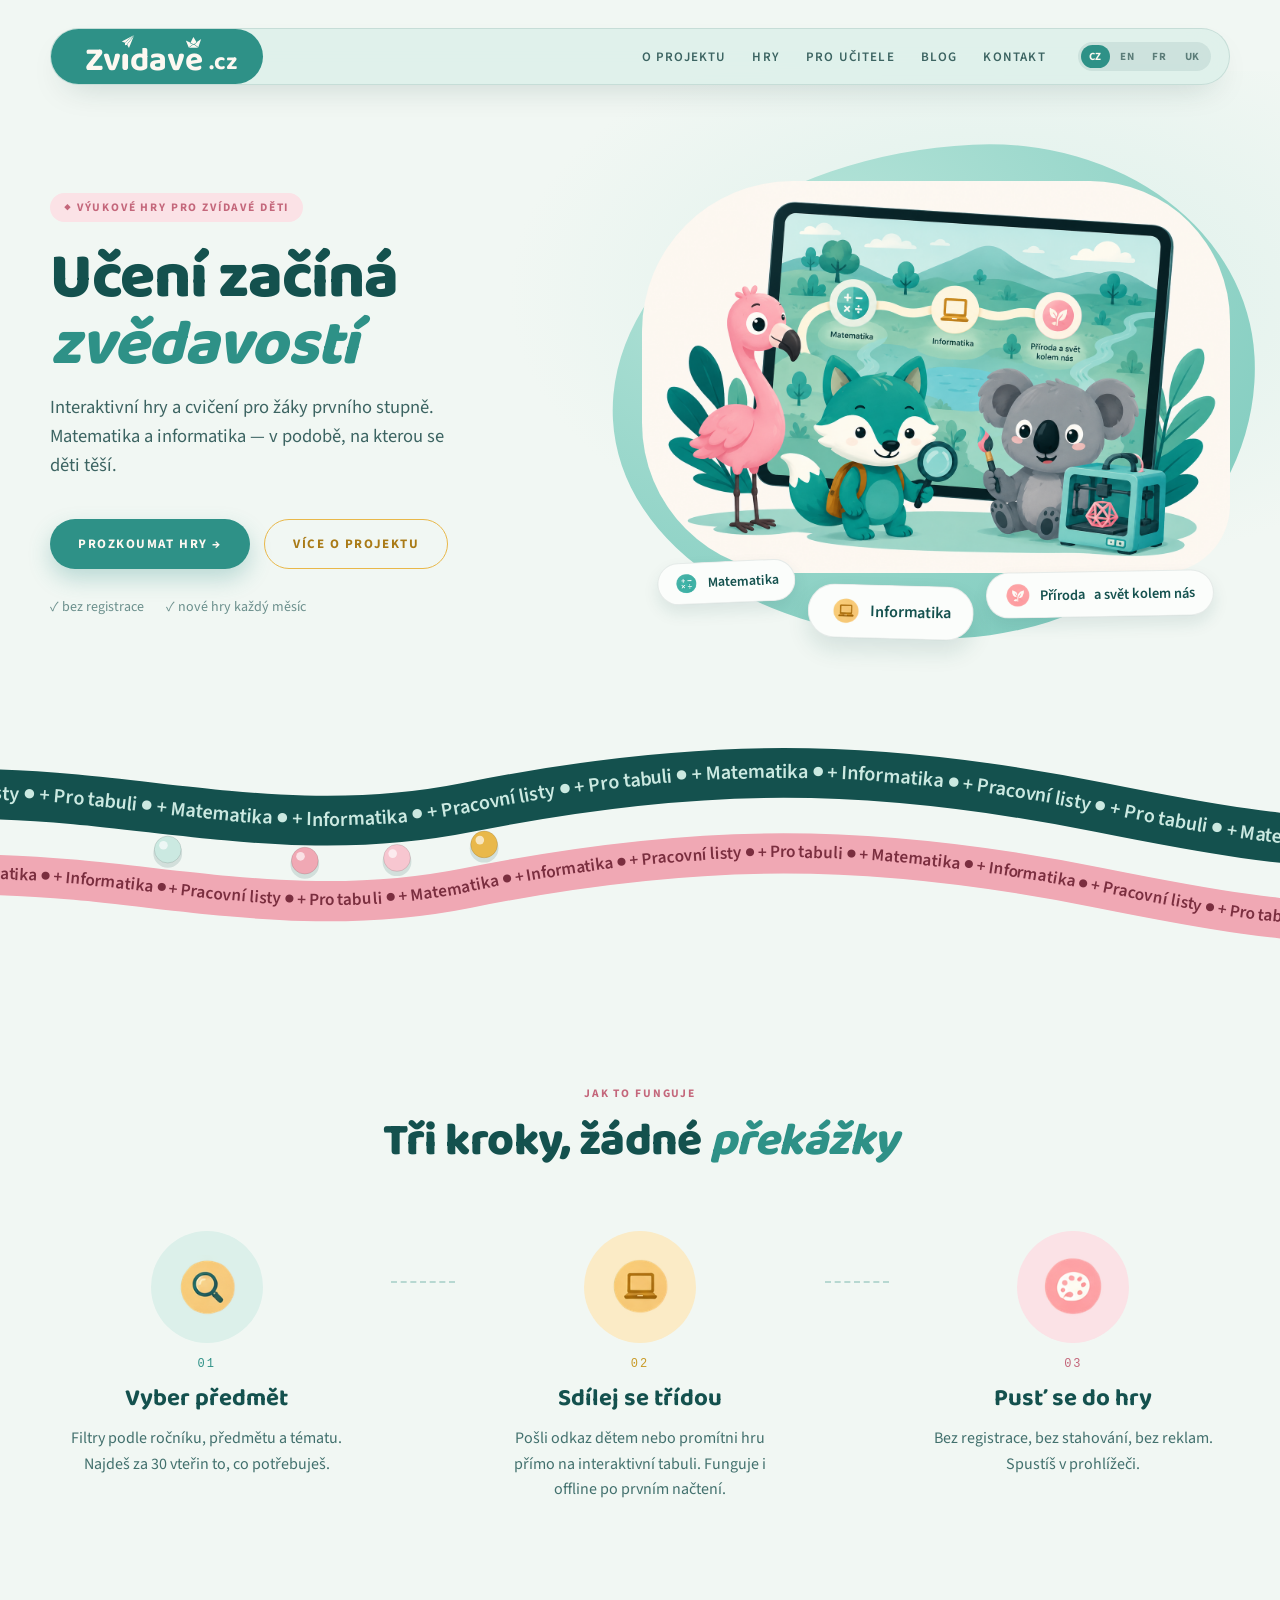
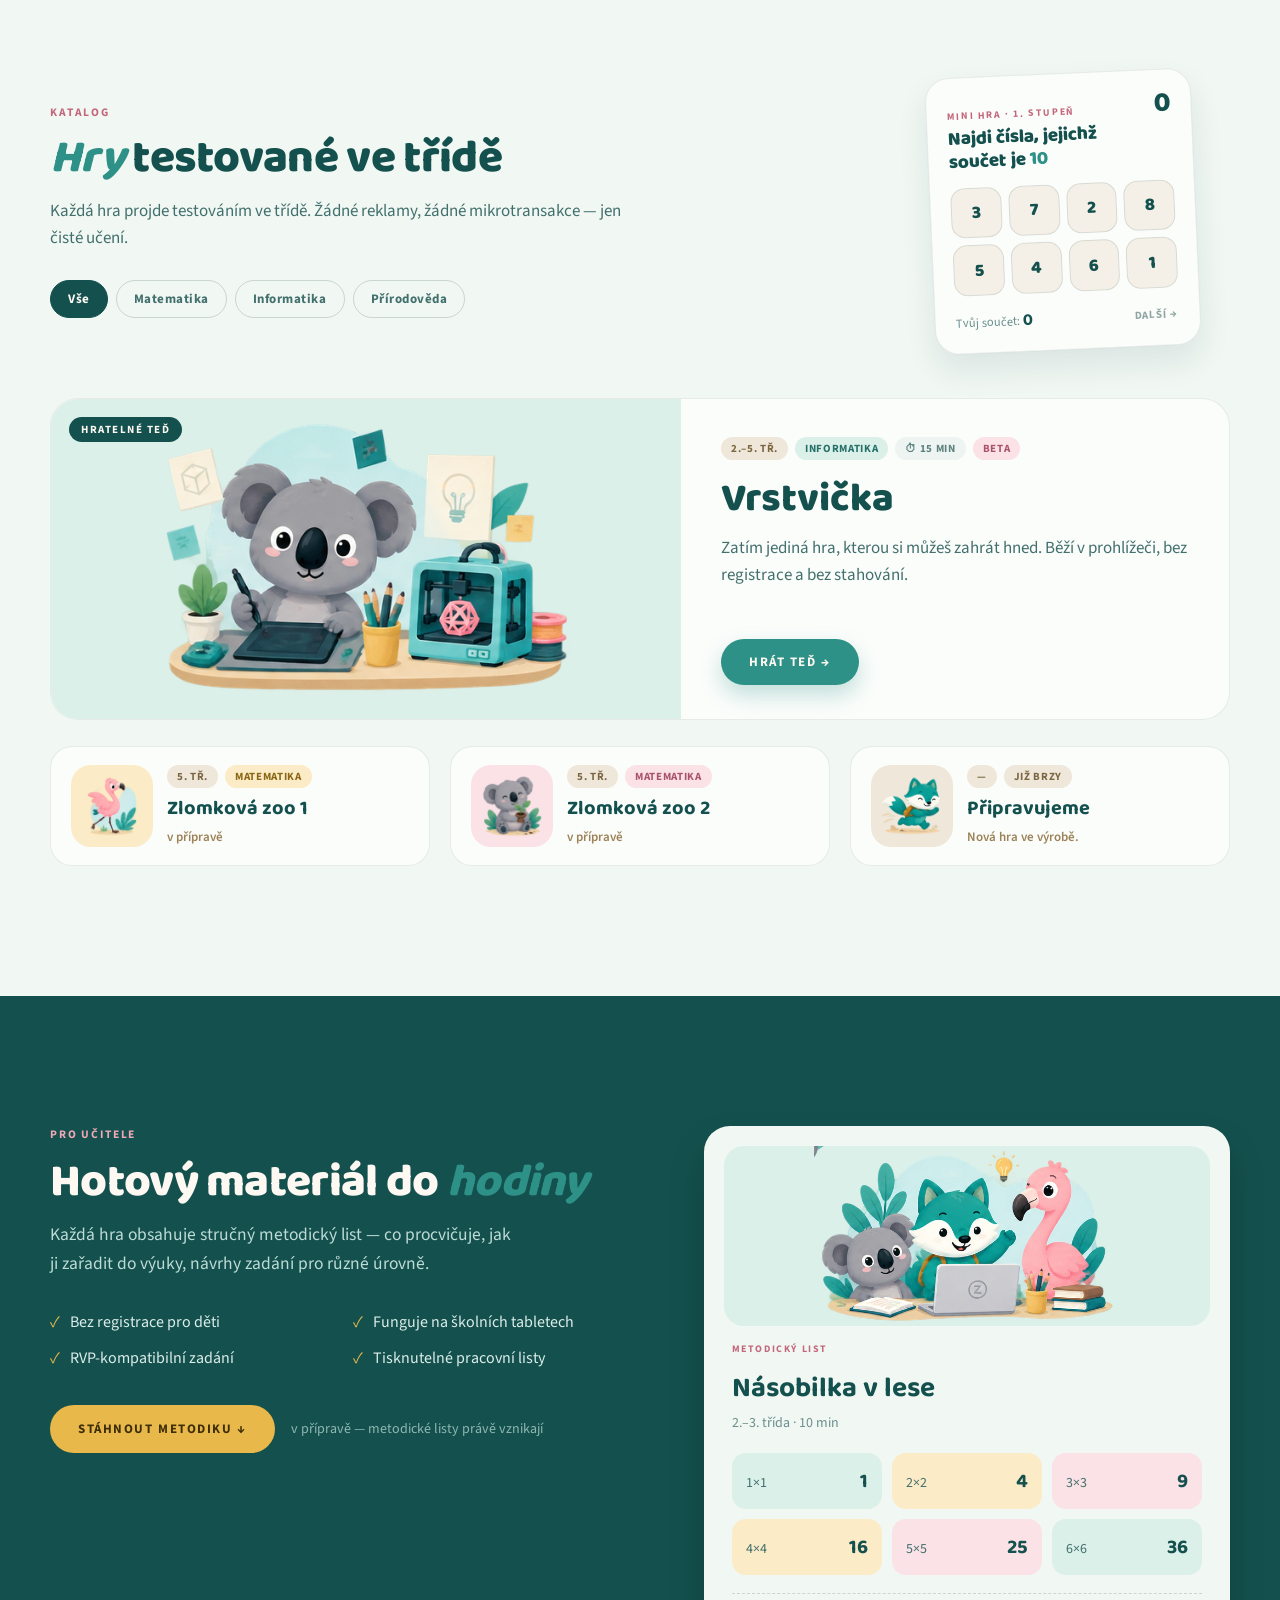
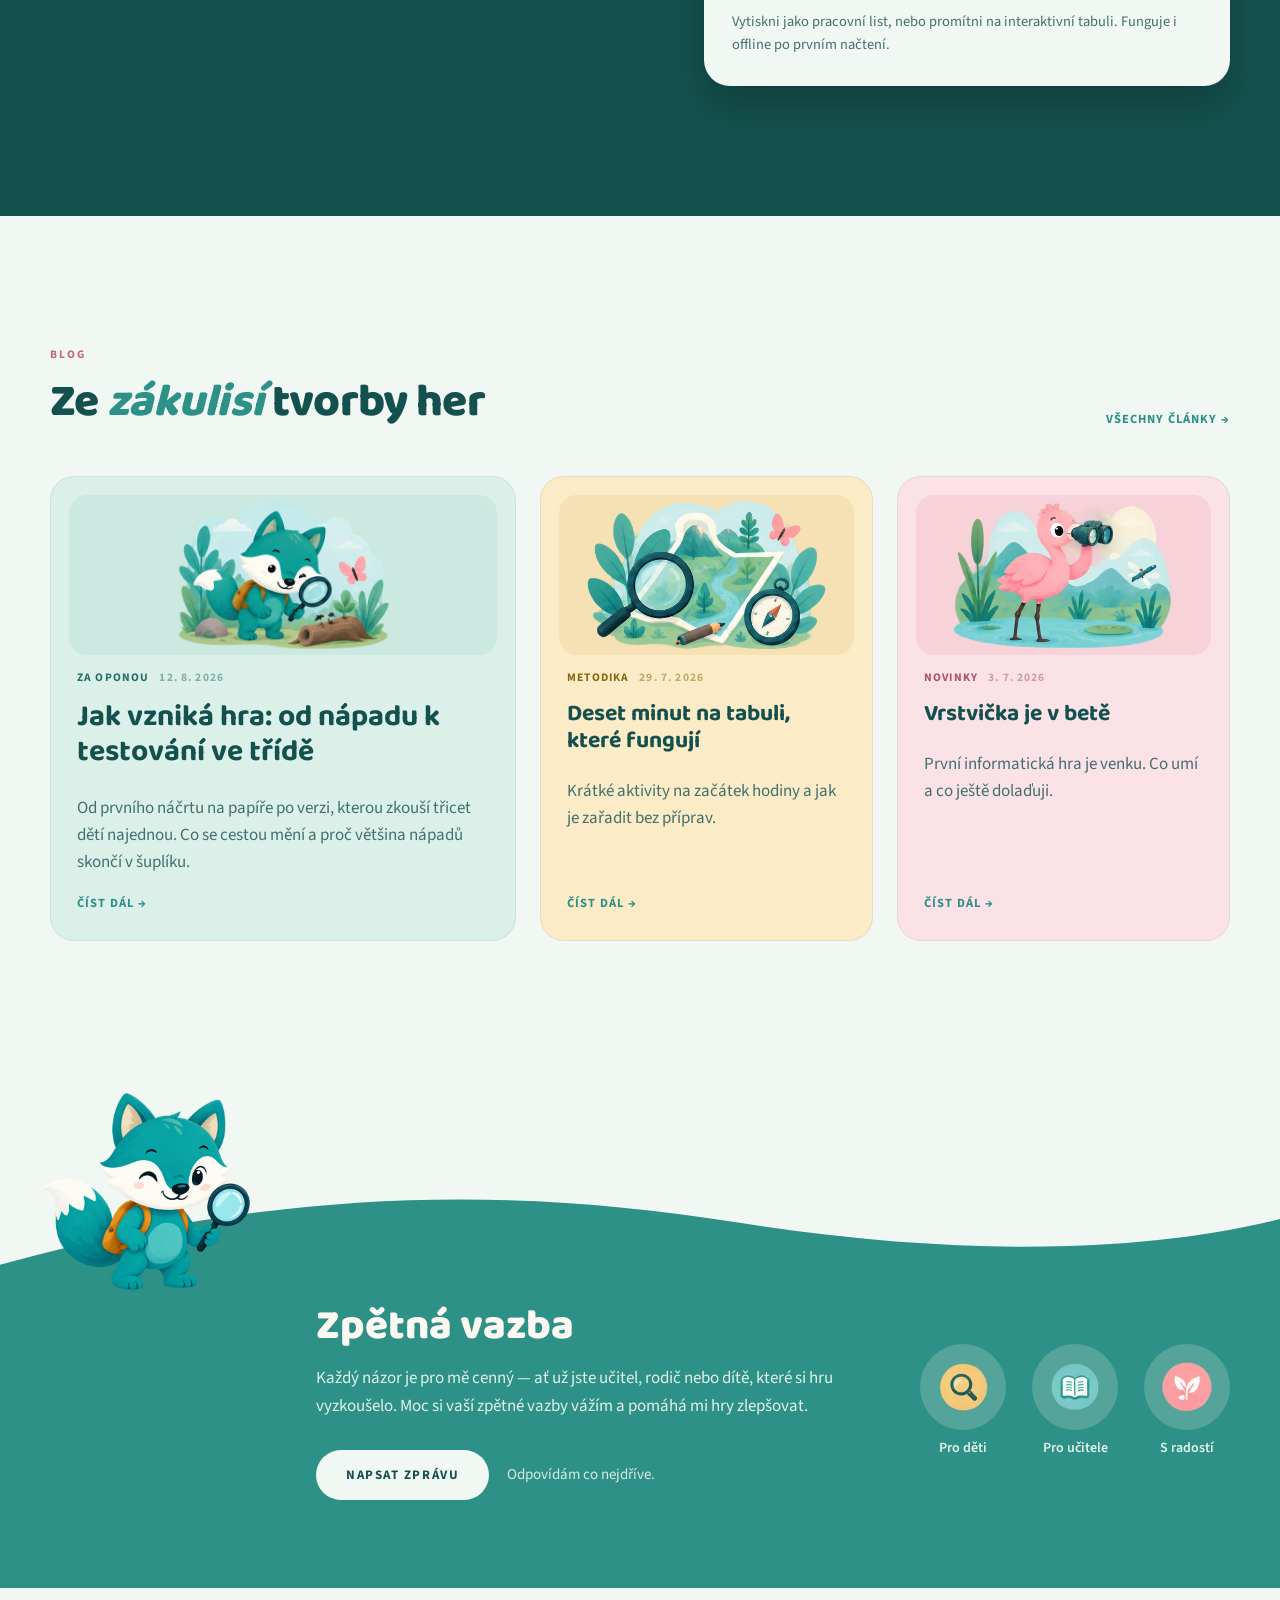
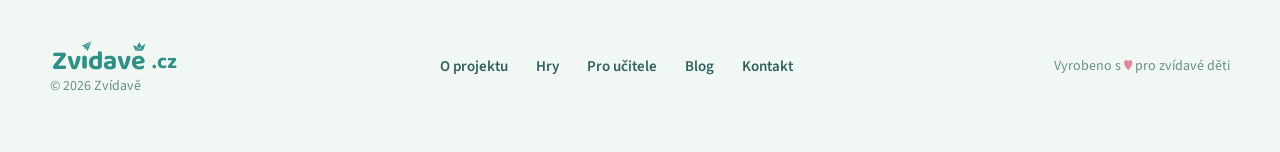
==== index.html @ 7020c0c1 "Move site to repo root for GitHub Pages GitHub Pages serves from a repo's root (or /docs) on the cho" ====
<!DOCTYPE html>
<html lang="cs">
<head>
<meta charset="utf-8">
<meta name="viewport" content="width=device-width, initial-scale=1">
<title>Zvídavě.cz — Výukové hry pro zvídavé děti</title>
<meta name="description" content="Interaktivní hry a cvičení pro žáky prvního stupně. Matematika a informatika — bez registrace, bez stahování, bez reklam.">
<link rel="preconnect" href="https://fonts.googleapis.com">
<link rel="preconnect" href="https://fonts.gstatic.com" crossorigin>
<link href="https://fonts.googleapis.com/css2?family=Baloo+2:wght@500;600;700;800&family=Source+Sans+3:ital,wght@0,400;0,600;0,700;1,400&display=swap" rel="stylesheet">
<link rel="stylesheet" href="css/style.css">
</head>
<body>

<!-- ===== HEADER : MOBILE ===== -->
<header class="zv-header zv-only-mobile">
  <a href="#top" class="zv-logo-badge">
    <svg viewBox="0 30 512 146" class="zv-logo-svg" role="img" aria-label="Zvídavě">
      <text x="30" y="176" font-family="'Baloo 2', cursive" font-size="132" font-weight="700" fill="#FDF8F1"><tspan>Zv</tspan><tspan fill="none">i</tspan><tspan>dav</tspan><tspan>e</tspan></text>
      <rect x="178.7" y="111.3" width="22.3" height="64.7" rx="11.1" fill="#FDF8F1"></rect>
      <g transform="translate(173.2 35.3) scale(0.5544)" class="zv8-bird-btn" data-zv8="fly" style="cursor:pointer"><g class="zv8-bird"><polygon points="94.3,5.4 5.4,50.9 28.8,60.4" fill="#FDF8F1" stroke="#2E9187" stroke-width="6" stroke-linejoin="round" paint-order="stroke"></polygon><polygon points="94.3,5.4 43.1,69.8 43.7,74.1 56.6,97" fill="#FDF8F1" stroke="#2E9187" stroke-width="6" stroke-linejoin="round" paint-order="stroke"></polygon><polygon points="94.3,5.4 28.8,60.4 28.8,77.6 43.7,74.1 43.1,69.8" fill="#FDF8F1" stroke="#2E9187" stroke-width="6" stroke-linejoin="round" paint-order="stroke"></polygon></g></g>
      <g transform="translate(425.9 43.2) scale(0.6600)" class="zv8-boat-btn" data-zv8="rock" style="cursor:pointer"><g class="zv8-boat"><polygon points="4.3,24.6 51.5,47.8 22,68.5" fill="#FDF8F1" stroke="#2E9187" stroke-width="6" stroke-linejoin="round" paint-order="stroke"></polygon><polygon points="95.7,15.9 51.5,47.8 77.6,67.7" fill="#FDF8F1" stroke="#2E9187" stroke-width="6" stroke-linejoin="round" paint-order="stroke"></polygon><polygon points="22,68.5 51.5,47.8 77.6,67.7" fill="#FDF8F1" stroke="#2E9187" stroke-width="6" stroke-linejoin="round" paint-order="stroke"></polygon><polygon points="49.4,4.3 31.9,37.9 51.5,47.8 68.5,34.5" fill="#FDF8F1" stroke="#2E9187" stroke-width="6" stroke-linejoin="round" paint-order="stroke"></polygon></g></g>
    </svg>
    <span class="zv-logo-cz">.cz</span>
  </a>
  <button class="zv-menu-btn" id="zvMenuBtn" aria-label="Menu" aria-expanded="false">
    <svg viewBox="0 0 24 24" width="24" height="24"><path d="M3 6h18M3 12h18M3 18h18" stroke="#14514E" stroke-width="2" stroke-linecap="round"></path></svg>
  </button>
</header>
<nav class="zv-mobile-nav zv-only-mobile" id="zvMobileNav" hidden>
  <a href="#o-projektu">O projektu</a>
  <a href="#hry">Hry</a>
  <a href="#pro-ucitele">Pro učitele</a>
  <a href="#blog">Blog</a>
  <a href="#kontakt" class="zv-mobile-nav-last">Kontakt</a>
</nav>

<!-- ===== HEADER : DESKTOP ===== -->
<header class="zv-header-d zv-only-desktop" id="zvHeaderD">
  <div class="zv-header-d-inner">
    <a href="#top" class="zv-logo-badge zv-logo-badge-d">
      <svg viewBox="0 30 512 146" class="zv-logo-svg-d" role="img" aria-label="Zvídavě">
        <text x="30" y="176" font-family="'Baloo 2', cursive" font-size="132" font-weight="700" fill="#FDF8F1"><tspan>Zv</tspan><tspan fill="none">i</tspan><tspan>dav</tspan><tspan>e</tspan></text>
        <rect x="178.7" y="111.3" width="22.3" height="64.7" rx="11.1" fill="#FDF8F1"></rect>
        <g transform="translate(173.2 35.3) scale(0.5544)" class="zv8-bird-btn" data-zv8="fly" style="cursor:pointer"><g class="zv8-bird"><polygon points="94.3,5.4 5.4,50.9 28.8,60.4" fill="#FDF8F1" stroke="#2E9187" stroke-width="6" stroke-linejoin="round" paint-order="stroke"></polygon><polygon points="94.3,5.4 43.1,69.8 43.7,74.1 56.6,97" fill="#FDF8F1" stroke="#2E9187" stroke-width="6" stroke-linejoin="round" paint-order="stroke"></polygon><polygon points="94.3,5.4 28.8,60.4 28.8,77.6 43.7,74.1 43.1,69.8" fill="#FDF8F1" stroke="#2E9187" stroke-width="6" stroke-linejoin="round" paint-order="stroke"></polygon></g></g>
        <g transform="translate(425.9 43.2) scale(0.6600)" class="zv8-boat-btn" data-zv8="rock" style="cursor:pointer"><g class="zv8-boat"><polygon points="4.3,24.6 51.5,47.8 22,68.5" fill="#FDF8F1" stroke="#2E9187" stroke-width="6" stroke-linejoin="round" paint-order="stroke"></polygon><polygon points="95.7,15.9 51.5,47.8 77.6,67.7" fill="#FDF8F1" stroke="#2E9187" stroke-width="6" stroke-linejoin="round" paint-order="stroke"></polygon><polygon points="22,68.5 51.5,47.8 77.6,67.7" fill="#FDF8F1" stroke="#2E9187" stroke-width="6" stroke-linejoin="round" paint-order="stroke"></polygon><polygon points="49.4,4.3 31.9,37.9 51.5,47.8 68.5,34.5" fill="#FDF8F1" stroke="#2E9187" stroke-width="6" stroke-linejoin="round" paint-order="stroke"></polygon></g></g>
      </svg>
      <span class="zv-logo-cz">.cz</span>
    </a>
    <nav class="zv-nav-d">
      <a href="#o-projektu">O projektu</a>
      <a href="#hry">Hry</a>
      <a href="#pro-ucitele">Pro učitele</a>
      <a href="#blog">Blog</a>
      <a href="#kontakt">Kontakt</a>
    </nav>
    <div class="zv-lang-d">
      <a href="#top" class="zv-lang-on">CZ</a>
      <a href="#top">EN</a>
      <a href="#top">FR</a>
      <a href="#top">UK</a>
    </div>
  </div>
</header>

<main>
<!-- ===== HERO ===== -->
<section id="top" class="zv-hero">
  <div class="zv-hero-glow" aria-hidden="true"></div>
  <div class="zv-hero-inner">
    <div class="zv-hero-copy">
      <div class="zv-eyebrow zv-eyebrow-badge zv-eyebrow-pink">◆ Výukové hry pro zvídavé děti</div>
      <h1 class="zv-h1">Učení začíná <em>zvědavostí</em></h1>
      <p class="zv-lede">Interaktivní hry a cvičení pro žáky prvního stupně. Matematika a informatika — v podobě, na kterou se děti těší.</p>
      <div class="zv-hero-ctas">
        <a href="#hry" class="zv-btn zv-btn-primary">Prozkoumat hry →</a>
        <a href="#o-projektu" class="zv-btn zv-btn-outline">Více o projektu</a>
      </div>
      <div class="zv-hero-checks">
        <span>✓ bez registrace</span><span>✓ nové hry každý měsíc</span>
      </div>
    </div>
    <div class="zv-hero-art">
      <div class="zv-hero-blob" aria-hidden="true"></div>
      <img src="assets/hero.png" alt="Liška, plameňák a koala u tabletu s mapou předmětů" class="zv-hero-img">
      <div class="zv-hero-pills">
        <span class="zv-pill zv-pill-1"><img src="assets/ill/ikona-matematika.png" alt="">Matematika</span>
        <span class="zv-pill zv-pill-2"><img src="assets/ill/ikona-informatika.png" alt="">Informatika</span>
        <span class="zv-pill zv-pill-3"><img src="assets/ill/ikona-priroda.png" alt="">Příroda<span class="zv-pill-extra"> a svět kolem nás</span></span>
      </div>
    </div>
  </div>
</section>

<!-- ===== RIBBON : MOBILE marquee ===== -->
<div class="zv-marquee-bar zv-only-mobile">
  <div class="zv-marquee-text">+ Matematika &nbsp;●&nbsp; + Informatika &nbsp;●&nbsp; + Pracovní listy &nbsp;●&nbsp; + Pro tabuli &nbsp;●&nbsp; + Matematika &nbsp;●&nbsp; + Informatika &nbsp;●&nbsp; + Pracovní listy &nbsp;●&nbsp; + Pro tabuli</div>
</div>

<!-- ===== RIBBON : DESKTOP animated track ===== -->
<div class="zv-track-wrap zv-only-desktop" id="zvTrackWrap">
  <svg viewBox="0 0 1440 240" preserveAspectRatio="xMidYMid slice" class="zv-track-svg" aria-hidden="true">
    <defs>
      <path id="zv-track-a" d="M-120,86 C 120,38 300,134 540,86 S 960,38 1200,86 S 1500,134 1680,86" fill="none"></path>
      <path id="zv-track-c" d="M-120,128 C 120,80 300,176 540,128 S 960,80 1200,128 S 1500,176 1680,128" fill="none"></path>
      <path id="zv-track-b" d="M-120,170 C 120,122 300,218 540,170 S 960,122 1200,170 S 1500,218 1680,170" fill="none"></path>
    </defs>
    <path d="M-120,86 C 120,38 300,134 540,86 S 960,38 1200,86 S 1500,134 1680,86" fill="none" stroke="#14514E" stroke-width="52" stroke-linecap="round"></path>
    <path d="M-120,170 C 120,122 300,218 540,170 S 960,122 1200,170 S 1500,218 1680,170" fill="none" stroke="#F0A8B4" stroke-width="42" stroke-linecap="round"></path>
    <text font-family="Baloo 2, cursive" font-size="21" font-weight="600" fill="#CBE9E1" dominant-baseline="middle">
      <textPath href="#zv-track-a" startOffset="0">+ Matematika  ●  + Informatika  ●  + Pracovní listy  ●  + Pro tabuli  ●  + Matematika  ●  + Informatika  ●  + Pracovní listy  ●  + Pro tabuli  ●  + Matematika  ●  + Informatika  ●  + Pracovní listy  ●  + Pro tabuli  ●  + Matematika  ●  + Informatika  ●  + Pracovní listy  ●  + Pro tabuli  ●  + Matematika  ●  + Informatika  ●  + Pracovní listy  ●  + Pro tabuli  ●  + Matematika  ●  + Informatika  ●  + Pracovní listy  ●  + Pro tabuli  ●  <animate attributeName="startOffset" from="0" to="-1180" dur="26s" repeatCount="indefinite"></animate></textPath>
    </text>
    <text font-family="Baloo 2, cursive" font-size="18" font-weight="600" fill="#7A2E3F" dominant-baseline="middle">
      <textPath href="#zv-track-b" startOffset="-1010">+ Matematika  ●  + Informatika  ●  + Pracovní listy  ●  + Pro tabuli  ●  + Matematika  ●  + Informatika  ●  + Pracovní listy  ●  + Pro tabuli  ●  + Matematika  ●  + Informatika  ●  + Pracovní listy  ●  + Pro tabuli  ●  + Matematika  ●  + Informatika  ●  + Pracovní listy  ●  + Pro tabuli  ●  + Matematika  ●  + Informatika  ●  + Pracovní listy  ●  + Pro tabuli  ●  + Matematika  ●  + Informatika  ●  + Pracovní listy  ●  + Pro tabuli  ●  <animate attributeName="startOffset" from="-1010" to="0" dur="34s" repeatCount="indefinite"></animate></textPath>
    </text>
    <g data-zv-balls="1"></g>
  </svg>
</div>

<!-- ===== O PROJEKTU / STEPS ===== -->
<section id="o-projektu" class="zv-section">
  <div class="zv-section-inner">
    <div class="zv-section-head zv-center">
      <div class="zv-eyebrow zv-eyebrow-pink">Jak to funguje</div>
      <h2 class="zv-h2">Tři kroky, žádné <em>překážky</em></h2>
    </div>
    <div class="zv-steps">
      <div class="zv-step">
        <div class="zv-step-icon" style="background:#DCF0EA"><img src="assets/ill/ikona-lupa.png" alt=""></div>
        <div class="zv-step-body">
          <div class="zv-step-num" style="color:#2E9187">01</div>
          <h3>Vyber předmět</h3>
          <p>Filtry podle ročníku, předmětu a tématu. Najdeš za 30 vteřin to, co potřebuješ.</p>
        </div>
      </div>
      <div class="zv-step-connector" aria-hidden="true"></div>
      <div class="zv-step">
        <div class="zv-step-icon" style="background:#FBEBC6"><img src="assets/ill/ikona-informatika.png" alt=""></div>
        <div class="zv-step-body">
          <div class="zv-step-num" style="color:#C99A26">02</div>
          <h3>Sdílej se třídou</h3>
          <p>Pošli odkaz dětem nebo promítni hru přímo na interaktivní tabuli. Funguje i offline po prvním načtení.</p>
        </div>
      </div>
      <div class="zv-step-connector" aria-hidden="true"></div>
      <div class="zv-step">
        <div class="zv-step-icon" style="background:#FBE2E6"><img src="assets/ill/ikona-vytvarka.png" alt=""></div>
        <div class="zv-step-body">
          <div class="zv-step-num" style="color:#C4677B">03</div>
          <h3>Pusť se do hry</h3>
          <p>Bez registrace, bez stahování, bez reklam. Spustíš v prohlížeči.</p>
        </div>
      </div>
    </div>
  </div>
</section>

<!-- ===== HRY ===== -->
<section id="hry" class="zv-section zv-hry">
  <div class="zv-section-inner">
    <div class="zv-hry-top">
      <div class="zv-hry-copy">
        <div class="zv-eyebrow zv-eyebrow-pink">Katalog</div>
        <h2 class="zv-h2"><em>Hry</em> testované ve třídě</h2>
        <p class="zv-body">Každá hra projde testováním ve třídě. Žádné reklamy, žádné mikrotransakce — jen čisté učení.</p>
        <div class="zv-filters" id="zvFilters">
          <button type="button" class="zv-filter zv-filter-active" data-filter="Vše">Vše</button>
          <button type="button" class="zv-filter" data-filter="Matematika">Matematika</button>
          <button type="button" class="zv-filter" data-filter="Informatika">Informatika</button>
          <button type="button" class="zv-filter" data-filter="Přírodověda">Přírodověda</button>
        </div>
      </div>

      <div class="zv-game-float">
        <div class="zv-game-card">
          <div class="zv-game-head">
            <div>
              <div class="zv-eyebrow zv-eyebrow-pink zv-eyebrow-sm">Mini hra · 1. stupeň</div>
              <h3 class="zv-game-title">Najdi čísla, jejichž součet je <span id="zvTarget" class="zv-target">10</span></h3>
            </div>
            <div id="zvSum" class="zv-sum">0</div>
          </div>
          <div class="zv-tiles" id="zvTiles"></div>
          <div class="zv-game-foot">
            <span class="zv-sum-label">Tvůj součet: <strong id="zvSumInline" class="zv-sum-inline">0</strong></span>
            <button type="button" id="zvNextRound" class="zv-next">Další →</button>
          </div>
        </div>
      </div>
    </div>

    <a href="https://zvidave.cz/cs/hry/vrstvicka.html" class="zv-featured" id="zvFeatured">
      <div class="zv-featured-art">
        <img src="assets/ill/koala-3dtisk.png" alt="Koala u počítače a 3D tiskárny">
        <div class="zv-featured-badge">Hratelné teď</div>
      </div>
      <div class="zv-featured-body">
        <div class="zv-tag-row">
          <span class="zv-tag" style="background:#EFE7DA;color:#7A6640">2.–5. tř.</span>
          <span class="zv-tag" style="background:#DCF0EA;color:#26706A">Informatika</span>
          <span class="zv-tag" style="background:#EDF4F1;color:#5D827F">⏱ 15 min</span>
          <span class="zv-tag zv-only-desktop" style="background:#FBE2E6;color:#A9546A">Beta</span>
        </div>
        <h3 class="zv-featured-title">Vrstvička</h3>
        <p class="zv-body">Zatím jediná hra, kterou si můžeš zahrát hned. Běží v prohlížeči, bez registrace a bez stahování.</p>
        <div class="zv-featured-cta"><span class="zv-btn zv-btn-primary">Hrát teď →</span></div>
      </div>
    </a>

    <div class="zv-empty" id="zvEmpty" hidden>Přírodovědné hry teprve vznikají.</div>

    <div class="zv-rest-games" id="zvRestGames"></div>
  </div>
</section>

<!-- ===== PRO UCITELE ===== -->
<section id="pro-ucitele" class="zv-section zv-teal">
  <div class="zv-section-inner zv-teacher-grid">
    <div>
      <div class="zv-eyebrow zv-eyebrow-rose">Pro učitele</div>
      <h2 class="zv-h2 zv-h2-light">Hotový materiál do <em class="zv-em-light">hodiny</em></h2>
      <p class="zv-body zv-body-light">Každá hra obsahuje stručný metodický list — co procvičuje, jak ji zařadit do výuky, návrhy zadání pro různé úrovně.</p>
      <ul class="zv-teacher-list">
        <li><span class="zv-check">✓</span>Bez registrace pro děti</li>
        <li><span class="zv-check">✓</span>Funguje na školních tabletech</li>
        <li><span class="zv-check">✓</span>RVP-kompatibilní zadání</li>
        <li><span class="zv-check">✓</span>Tisknutelné pracovní listy</li>
      </ul>
      <div class="zv-teacher-cta">
        <a href="#kontakt" class="zv-btn zv-btn-gold">Stáhnout metodiku ↓</a>
        <span class="zv-note">v přípravě — metodické listy právě vznikají</span>
      </div>
    </div>

    <div class="zv-worksheet">
      <div class="zv-worksheet-art" role="img" aria-label="Liška, koala a plameňák u notebooku"></div>
      <div class="zv-eyebrow zv-eyebrow-pink zv-eyebrow-sm">Metodický list</div>
      <h3 class="zv-worksheet-title">Násobilka v lese</h3>
      <div class="zv-worksheet-meta">2.–3. třída · 10 min</div>
      <div class="zv-tables">
        <div class="zv-table-cell" style="background:#DCF0EA"><span>1×1</span><strong>1</strong></div>
        <div class="zv-table-cell" style="background:#FBEBC6"><span>2×2</span><strong>4</strong></div>
        <div class="zv-table-cell" style="background:#FBE2E6"><span>3×3</span><strong>9</strong></div>
        <div class="zv-table-cell" style="background:#FBEBC6"><span>4×4</span><strong>16</strong></div>
        <div class="zv-table-cell" style="background:#FBE2E6"><span>5×5</span><strong>25</strong></div>
        <div class="zv-table-cell" style="background:#DCF0EA"><span>6×6</span><strong>36</strong></div>
      </div>
      <div class="zv-worksheet-foot zv-only-desktop">Vytiskni jako pracovní list, nebo promítni na interaktivní tabuli. Funguje i offline po prvním načtení.</div>
    </div>
  </div>
</section>

<!-- ===== BLOG ===== -->
<section id="blog" class="zv-section">
  <div class="zv-section-inner">
    <div class="zv-blog-head">
      <div>
        <div class="zv-eyebrow zv-eyebrow-pink">Blog</div>
        <h2 class="zv-h2">Ze <em>zákulisí</em> tvorby her</h2>
      </div>
      <a href="#blog" class="zv-link-strong zv-only-desktop">Všechny články →</a>
    </div>
    <div class="zv-posts">
      <a href="#blog" class="zv-post zv-post-featured" style="background:#DCF0EA">
        <div class="zv-post-img" style="background:#CBE9E1"><img src="assets/ill/liska-lupa.png" alt=""></div>
        <div class="zv-post-meta" style="color:#26706A">Za oponou<span>12. 8. 2026</span></div>
        <h3 class="zv-post-title">Jak vzniká hra: od nápadu k testování ve třídě</h3>
        <p class="zv-body">Od prvního náčrtu na papíře po verzi, kterou zkouší třicet dětí najednou. Co se cestou mění a proč většina nápadů skončí v šuplíku.</p>
        <div class="zv-link-strong">Číst dál →</div>
      </a>
      <a href="#blog" class="zv-post" style="background:#FBEBC6">
        <div class="zv-post-img" style="background:#F6E1B4"><img src="assets/ill/mapa-kompas.png" alt=""></div>
        <div class="zv-post-meta" style="color:#8A6714">Metodika<span>29. 7. 2026</span></div>
        <h3 class="zv-post-title">Deset minut na tabuli, které fungují</h3>
        <p class="zv-body">Krátké aktivity na začátek hodiny a jak je zařadit bez příprav.</p>
        <div class="zv-link-strong">Číst dál →</div>
      </a>
      <a href="#blog" class="zv-post" style="background:#FBE2E6">
        <div class="zv-post-img" style="background:#F7D3D9"><img src="assets/ill/plamenak-dalekohled.png" alt=""></div>
        <div class="zv-post-meta" style="color:#A9546A">Novinky<span>3. 7. 2026</span></div>
        <h3 class="zv-post-title">Vrstvička je v betě</h3>
        <p class="zv-body">První informatická hra je venku. Co umí a co ještě dolaďuji.</p>
        <div class="zv-link-strong">Číst dál →</div>
      </a>
    </div>
    <a href="#blog" class="zv-all-articles zv-only-mobile">Všechny články →</a>
  </div>
</section>

<!-- ===== KONTAKT ===== -->
<section id="kontakt" class="zv-kontakt">
  <svg viewBox="0 0 1440 150" preserveAspectRatio="none" class="zv-kontakt-wave zv-only-desktop" aria-hidden="true"><path d="M0,118 C300,34 560,26 830,70 C1080,110 1290,104 1440,66 L1440,150 L0,150 Z" fill="#2E9187"></path></svg>
  <img src="assets/ill/liska-cta.png" alt="Zvídavá liška s lupou" class="zv-kontakt-fox zv-only-desktop">
  <div class="zv-kontakt-inner">
    <div class="zv-section-inner zv-kontakt-grid">
      <div class="zv-kontakt-spacer zv-only-desktop" aria-hidden="true"></div>
      <div>
        <h2 class="zv-h2-kontakt">Zpětná vazba</h2>
        <p class="zv-body zv-body-kontakt">Každý názor je pro mě cenný — ať už jste učitel, rodič nebo dítě, které si hru vyzkoušelo. Moc si vaší zpětné vazby vážím a pomáhá mi hry zlepšovat.</p>
        <div class="zv-kontakt-cta">
          <a href="mailto:barborah@skolavela.cz" class="zv-btn zv-btn-light">Napsat zprávu</a>
          <span class="zv-note zv-note-light">Odpovídám co nejdříve.</span>
        </div>
      </div>
      <div class="zv-audience">
        <div class="zv-audience-item">
          <div class="zv-audience-icon"><img src="assets/ill/ikona-lupa.png" alt=""></div>
          <div>Pro děti</div>
        </div>
        <div class="zv-audience-item">
          <div class="zv-audience-icon"><img src="assets/ill/ikona-cteni.png" alt=""></div>
          <div>Pro učitele</div>
        </div>
        <div class="zv-audience-item">
          <div class="zv-audience-icon"><img src="assets/ill/ikona-priroda.png" alt=""></div>
          <div>S radostí</div>
        </div>
      </div>
    </div>
  </div>
</section>
</main>

<footer class="zv-footer">
  <div class="zv-footer-inner">
    <div class="zv-footer-brand">
      <div class="zv-footer-logo">
        <svg viewBox="0 30 512 146" class="zv-footer-logo-svg" role="img" aria-label="Zvídavě">
          <text x="30" y="176" font-family="'Baloo 2', cursive" font-size="132" font-weight="700" fill="#2E9187"><tspan>Zv</tspan><tspan fill="none">i</tspan><tspan>dav</tspan><tspan>e</tspan></text>
          <rect x="178.7" y="111.3" width="22.3" height="64.7" rx="11.1" fill="#2E9187"></rect>
          <g transform="translate(173.2 35.3) scale(0.5544)"><polygon points="94.3,5.4 5.4,50.9 28.8,60.4" fill="#2E9187" stroke="#F1F7F3" stroke-width="6" stroke-linejoin="round" paint-order="stroke"></polygon><polygon points="94.3,5.4 43.1,69.8 43.7,74.1 56.6,97" fill="#2E9187" stroke="#F1F7F3" stroke-width="6" stroke-linejoin="round" paint-order="stroke"></polygon><polygon points="94.3,5.4 28.8,60.4 28.8,77.6 43.7,74.1 43.1,69.8" fill="#2E9187" stroke="#F1F7F3" stroke-width="6" stroke-linejoin="round" paint-order="stroke"></polygon></g>
          <g transform="translate(425.9 43.2) scale(0.6600)"><polygon points="4.3,24.6 51.5,47.8 22,68.5" fill="#2E9187" stroke="#F1F7F3" stroke-width="6" stroke-linejoin="round" paint-order="stroke"></polygon><polygon points="95.7,15.9 51.5,47.8 77.6,67.7" fill="#2E9187" stroke="#F1F7F3" stroke-width="6" stroke-linejoin="round" paint-order="stroke"></polygon><polygon points="22,68.5 51.5,47.8 77.6,67.7" fill="#2E9187" stroke="#F1F7F3" stroke-width="6" stroke-linejoin="round" paint-order="stroke"></polygon><polygon points="49.4,4.3 31.9,37.9 51.5,47.8 68.5,34.5" fill="#2E9187" stroke="#F1F7F3" stroke-width="6" stroke-linejoin="round" paint-order="stroke"></polygon></g>
        </svg>
        <span class="zv-footer-cz">.cz</span>
      </div>
      <div class="zv-footer-copy">© 2026 Zvídavě</div>
    </div>
    <nav class="zv-footer-nav">
      <a href="#o-projektu">O projektu</a>
      <a href="#hry">Hry</a>
      <a href="#pro-ucitele">Pro učitele</a>
      <a href="#blog">Blog</a>
      <a href="#kontakt">Kontakt</a>
    </nav>
    <div class="zv-footer-made">Vyrobeno s <span class="zv-heart">♥</span> pro zvídavé děti</div>
  </div>
</footer>

<script src="js/main.js"></script>
</body>
</html>
---- css/style.css ----
/* ===== Zvídavě.cz — design tokens & base ===== */
:root{
  --cream:#FDF8F1;
  --page:#F1F7F3;
  --card:#FBFDFB;
  --ink:#173F3D;
  --teal-deep:#14514E;
  --teal:#2E9187;
  --teal-dark-hover:#0E5B52;
  --teal-text:#3C6462;
  --teal-body:#42706D;
  --teal-soft:#6B8F8C;
  --mint:#DCF0EA;
  --yellow:#FBEBC6;
  --pink:#FBE2E6;
  --sand:#EFE7DA;
  --rose:#C4677B;
  --gold:#E9B84A;
  --link:#1E7A72;
  --link-hover:#E0899A;
  --border:rgba(23,63,61,.09);
}

html{scroll-behavior:smooth}
*{box-sizing:border-box}
body{
  margin:0;
  background:var(--page);
  color:var(--ink);
  font-family:'Source Sans 3',system-ui,sans-serif;
  -webkit-font-smoothing:antialiased;
  overflow-x:hidden;
}
img{max-width:100%}
a{color:var(--link);text-decoration:none}
a:hover{color:var(--link-hover)}
button{font-family:inherit}
[hidden]{display:none !important}

.zv-only-desktop{display:none}
.zv-only-mobile{display:block}
button.zv-only-mobile{display:inline-flex}

@media (min-width:1024px){
  .zv-only-desktop{display:block}
  header.zv-only-desktop{display:block}
  .zv-only-mobile{display:none !important}
}

/* ===== logo flight easter-egg (shared) ===== */
.zv8-bird,.zv8-boat{transform-box:fill-box}
.zv8-bird{transform-origin:50% 50%}
.zv8-boat{transform-origin:50% 85%}
@keyframes zv8-sail{0%,100%{transform:translateY(0) rotate(-7deg)}25%{transform:translateY(-5px) rotate(3deg)}50%{transform:translateY(-8px) rotate(7deg)}75%{transform:translateY(-3px) rotate(-3deg)}}
.zv8-flying{animation:zv8-eight 5s cubic-bezier(.34,.03,.6,1) 1}
.zv8-sailing{animation:zv8-sail 2.2s ease-in-out 3}
@keyframes zv-float{0%,100%{transform:translateY(0)}50%{transform:translateY(-10px)}}
@media (prefers-reduced-motion:reduce){
  .zv8-flying,.zv8-sailing{animation:none!important}
  html{scroll-behavior:auto}
}

.zv-section-inner{max-width:1180px;margin:0 auto}
.zv-section{padding:60px 20px}
.zv-center{text-align:center}
.zv-h2{margin:14px 0 0;font-family:'Baloo 2',cursive;font-size:30px;line-height:1.12;font-weight:800;color:var(--teal-deep);letter-spacing:-.01em}
.zv-h2 em{font-style:italic;color:var(--teal)}
.zv-body{margin:14px 0 0;font-size:15.5px;line-height:1.55;color:var(--teal-body)}
.zv-eyebrow{font-size:10.5px;font-weight:700;letter-spacing:.14em;text-transform:uppercase;color:var(--rose)}
.zv-eyebrow-rose{color:#F0A8B4}
.zv-eyebrow-sm{font-size:9.5px}
.zv-eyebrow-badge{display:inline-flex;align-items:center;gap:7px;padding:5px 12px;border-radius:999px;background:var(--pink)}
.zv-eyebrow-badge.zv-eyebrow-pink{color:var(--rose)}

.zv-btn{display:flex;align-items:center;justify-content:center;gap:10px;padding:15px 22px;border-radius:999px;font-size:13px;font-weight:700;letter-spacing:.1em;text-transform:uppercase;cursor:pointer;border:none}
.zv-btn-primary{background:var(--teal);color:var(--cream);box-shadow:0 10px 22px rgba(46,145,135,.28)}
.zv-btn-primary:hover{background:var(--teal-deep);color:var(--cream)}
.zv-btn-outline{border:1.5px solid var(--gold);color:#A97A16;background:transparent}
.zv-btn-outline:hover{background:var(--yellow);color:#A97A16}
.zv-btn-gold{background:var(--gold);color:#3E2E06}
.zv-btn-gold:hover{background:#F5CE72;color:#3E2E06}
.zv-btn-light{background:var(--page);color:var(--teal-deep)}
.zv-btn-light:hover{background:var(--yellow);color:var(--teal-deep)}

.zv-link-strong{font-size:12.5px;font-weight:700;letter-spacing:.08em;text-transform:uppercase;color:var(--teal)}

/* ===== header : mobile ===== */
.zv-header{position:sticky;top:0;z-index:50;padding:12px 16px;background:rgba(220,240,234,.92);backdrop-filter:blur(14px) saturate(1.4);-webkit-backdrop-filter:blur(14px) saturate(1.4);border-bottom:1px solid rgba(20,81,78,.1);display:flex;align-items:center;justify-content:space-between}
.zv-logo-badge{display:flex;align-items:flex-end;gap:2px;padding:5px 14px 9px;border-radius:999px;background:var(--teal);font-family:'Baloo 2',cursive;font-size:17px;font-weight:700;color:var(--cream)}
.zv-logo-svg{width:88px;display:block;overflow:visible}
.zv-logo-cz{line-height:1;transform:translateY(3px)}
.zv-menu-btn{width:40px;height:40px;border:none;background:transparent;display:grid;place-items:center;cursor:pointer}

.zv-mobile-nav{position:sticky;top:64px;z-index:49;background:var(--page);border-bottom:1px solid rgba(20,81,78,.1);padding:8px 16px 16px;display:flex;flex-direction:column;gap:2px}
.zv-mobile-nav a{padding:12px 4px;font-size:16px;font-weight:600;color:var(--teal-deep);border-bottom:1px solid rgba(20,81,78,.08)}
.zv-mobile-nav-last{border-bottom:none !important}

/* ===== header : desktop ===== */
.zv-header-d{position:sticky;top:14px;z-index:50;padding:14px 20px 0;transition:transform .35s ease}
.zv-header-d.zv-header-hidden{transform:translateY(-130%)}
.zv-header-d-inner{max-width:1180px;margin:0 auto;padding:0 18px 0 0;display:flex;align-items:stretch;gap:32px;background:rgba(220,240,234,.82);backdrop-filter:blur(18px) saturate(1.4);-webkit-backdrop-filter:blur(18px) saturate(1.4);border-radius:999px;border:1px solid rgba(20,81,78,.12);box-shadow:0 14px 34px -16px rgba(8,52,46,.22)}
.zv-logo-badge-d{padding:4px 26px 14px 26px;font-size:24px}
.zv-logo-svg-d{width:130px;display:block;overflow:visible}
.zv-logo-badge-d .zv-logo-cz{transform:translateY(5px)}
.zv-nav-d{display:flex;align-items:center;gap:26px;margin-left:auto;font-size:13px;font-weight:600;letter-spacing:.09em;text-transform:uppercase;color:var(--teal-text)}
.zv-nav-d a{color:inherit}
.zv-nav-d a:hover{color:var(--teal-dark-hover)}
.zv-lang-d{display:flex;align-items:center;align-self:center;gap:2px;padding:3px;border-radius:999px;background:rgba(20,81,78,.09);font-size:11px;font-weight:700;letter-spacing:.06em}
.zv-lang-d a{padding:4px 8px;border-radius:999px;color:#5C7D79}
.zv-lang-on{background:var(--teal);color:var(--cream) !important}

/* ===== hero ===== */
.zv-hero{position:relative;padding:44px 20px 60px}
.zv-hero-glow{position:absolute;inset:0;background:radial-gradient(400px 300px at 70% 10%, var(--mint) 0%, rgba(220,240,234,0) 68%);pointer-events:none}
.zv-hero-inner{position:relative}
.zv-h1{margin:18px 0 0;font-family:'Baloo 2',cursive;font-size:38px;line-height:1.08;font-weight:800;color:var(--teal-deep);letter-spacing:-.015em}
.zv-h1 em{font-style:italic;color:var(--teal)}
.zv-lede{margin:14px 0 0;font-size:16px;line-height:1.55;color:var(--teal-text)}
.zv-hero-ctas{display:flex;flex-direction:column;gap:10px;margin-top:24px}
.zv-hero-checks{display:flex;flex-direction:column;gap:4px;margin-top:16px;font-size:13.5px;color:var(--teal-soft)}
.zv-hero-art{position:relative;margin-top:28px}
.zv-hero-blob{position:absolute;inset:-20px -14px -6px -16px;border-radius:58% 42% 48% 52% / 52% 46% 54% 48%;background:radial-gradient(120% 120% at 30% 20%, #B8E5DA 0%, #7FCBBE 78%);transform:rotate(-3deg)}
.zv-hero-img{position:relative;width:100%;display:block;border-radius:80px 74px 40px 80px}
.zv-hero-pills{display:flex;flex-wrap:wrap;gap:8px;justify-content:center;margin-top:14px}
.zv-pill{display:inline-flex;align-items:center;gap:7px;border-radius:999px;background:var(--card);border:1px solid var(--border);font-weight:600;color:var(--teal-deep);padding:7px 13px;font-size:13px}
.zv-pill img{width:20px;height:20px;object-fit:contain}
.zv-pill-extra{display:none}

/* ===== marquee : mobile ===== */
.zv-marquee-bar{padding:10px 0;background:var(--teal-deep);overflow:hidden}
.zv-marquee-text{font-family:'Baloo 2',cursive;font-size:14px;font-weight:600;color:#CBE9E1;white-space:nowrap}

/* ===== track : desktop ===== */
.zv-track-wrap{position:relative;width:100%;line-height:0}
.zv-track-svg{display:block;width:100%;height:230px}

/* ===== steps ===== */
.zv-steps{display:flex;flex-direction:column;gap:36px;margin-top:44px}
.zv-step{display:flex;gap:18px;align-items:center}
.zv-step-icon{flex:none;width:68px;height:68px;border-radius:50%;display:grid;place-items:center}
.zv-step-icon img{width:38px;height:38px;object-fit:contain}
.zv-step-num{font-family:ui-monospace,Menlo,monospace;font-size:11px;letter-spacing:.14em}
.zv-step-body h3{margin:6px 0 8px;font-family:'Baloo 2',cursive;font-size:20px;font-weight:700;color:var(--teal-deep)}
.zv-step-body p{margin:0;font-size:15px;line-height:1.6;color:var(--teal-body)}
.zv-step-connector{display:none}

/* ===== hry ===== */
.zv-hry{padding-top:40px}
.zv-hry-copy .zv-h2{margin-top:12px}
.zv-filters{display:flex;flex-wrap:wrap;gap:8px;margin-top:20px}
.zv-filter{padding:9px 15px;border-radius:999px;border:1.5px solid rgba(23,63,61,.18);background:transparent;color:var(--teal-body);font-size:13px;font-weight:700;cursor:pointer}
.zv-filter-active{background:var(--teal-deep);color:var(--cream);border-color:var(--teal-deep)}

.zv-game-float{margin-top:28px}
.zv-game-card{padding:18px 18px 15px;border-radius:22px;background:var(--card);border:1px solid var(--border);box-shadow:0 12px 24px rgba(20,81,78,.08)}
.zv-game-head{display:flex;align-items:baseline;justify-content:space-between;gap:10px}
.zv-game-title{margin:5px 0 0;font-family:'Baloo 2',cursive;font-size:17px;line-height:1.2;font-weight:800;color:var(--teal-deep)}
.zv-target{color:var(--teal)}
.zv-sum{font-family:'Baloo 2',cursive;font-size:26px;font-weight:800;line-height:1;color:var(--teal-deep)}
.zv-tiles{display:grid;grid-template-columns:repeat(4,1fr);gap:7px;margin-top:14px}
.zv-tile{aspect-ratio:1;border-radius:14px;border:1.5px solid rgba(23,63,61,.12);background:#F4F0E7;color:var(--teal-deep);font-family:'Baloo 2',cursive;font-size:18px;font-weight:800;cursor:pointer}
.zv-tile-on{background:var(--teal);color:var(--cream);border-color:var(--teal)}
.zv-game-foot{display:flex;align-items:center;justify-content:space-between;gap:10px;margin-top:13px}
.zv-sum-label{font-size:12px;color:var(--teal-soft)}
.zv-sum-inline{font-family:'Baloo 2',cursive;font-size:16px;color:var(--teal-deep)}
.zv-next{padding:4px 2px;border:none;background:transparent;color:#8FA6A3;font-size:11px;font-weight:700;letter-spacing:.06em;text-transform:uppercase;cursor:pointer}
.zv-next:hover{color:var(--teal-body)}

.zv-featured{display:block;margin-top:28px;border-radius:24px;overflow:hidden;background:var(--card);border:1px solid var(--border)}
.zv-featured-art{position:relative;min-height:200px;background:var(--mint);display:grid;place-items:center}
.zv-featured-art img{width:70%;max-width:260px;object-fit:contain}
.zv-featured-badge{position:absolute;top:14px;left:14px;padding:4px 10px;border-radius:999px;background:var(--teal-deep);color:var(--cream);font-size:10px;font-weight:700;letter-spacing:.12em;text-transform:uppercase}
.zv-featured-body{padding:24px 22px 26px}
.zv-tag-row{display:flex;flex-wrap:wrap;gap:6px;font-size:10px;font-weight:700;letter-spacing:.06em;text-transform:uppercase}
.zv-tag{padding:3px 9px;border-radius:999px}
.zv-featured-title{margin:14px 0 0;font-family:'Baloo 2',cursive;font-size:28px;line-height:1.08;font-weight:800;color:var(--teal-deep)}
.zv-featured-cta{margin-top:18px}

.zv-empty{margin-top:28px;padding:34px 32px;border-radius:24px;background:var(--card);border:1px dashed rgba(23,63,61,.22);text-align:center;font-size:16.5px;color:var(--teal-soft)}

.zv-rest-games{display:flex;flex-direction:column;gap:14px;margin-top:20px}
.zv-game-row{display:flex;gap:14px;align-items:center;padding:16px;border-radius:20px;background:var(--card);border:1px solid var(--border)}
.zv-game-row-art{flex:none;width:64px;height:64px;border-radius:16px;display:grid;place-items:center}
.zv-game-row-art img{width:48px;height:48px;object-fit:contain}
.zv-game-row-body{display:flex;flex-direction:column;gap:4px;min-width:0}
.zv-game-row-tag{font-size:10px;font-weight:700;letter-spacing:.06em;text-transform:uppercase}
.zv-game-row-title{margin:0;font-family:'Baloo 2',cursive;font-size:18px;font-weight:700;color:var(--teal-deep)}
.zv-game-row-state{font-size:12.5px;font-weight:600}

/* ===== pro učitele ===== */
.zv-teal{background:var(--teal-deep);color:#E8F4F0}
.zv-h2-light{color:var(--cream)}
.zv-em-light{font-style:italic;color:#A8DAD2}
.zv-body-light{color:#BEDCD6}
.zv-teacher-list{list-style:none;margin:24px 0 0;padding:0;display:flex;flex-direction:column;gap:12px}
.zv-teacher-list li{display:flex;gap:10px;font-size:15px;color:#DCEDE9}
.zv-check{color:var(--gold)}
.zv-teacher-cta{display:flex;flex-direction:column;gap:12px;margin-top:26px}
.zv-note{font-size:13px;color:#8FB6B1;text-align:center}
.zv-note-light{color:#D6EAE5;text-align:left}

.zv-worksheet{margin-top:30px;padding:22px 20px 24px;border-radius:24px;background:var(--page);color:var(--teal-deep);box-shadow:0 20px 36px rgba(0,0,0,.2)}
.zv-worksheet-art{margin:-4px -4px 14px;height:140px;border-radius:18px;background:var(--mint) url('../assets/ill/trio-notebook.png') center/contain no-repeat}
.zv-worksheet-title{margin:8px 0 2px;font-family:'Baloo 2',cursive;font-size:23px;font-weight:700}
.zv-worksheet-meta{font-size:13px;color:var(--teal-soft)}
.zv-tables{display:grid;grid-template-columns:repeat(3,1fr);gap:8px;margin-top:16px}
.zv-table-cell{display:flex;align-items:baseline;justify-content:space-between;padding:10px 11px;border-radius:12px}
.zv-table-cell span{font-size:12.5px;color:var(--teal-body)}
.zv-table-cell strong{font-family:'Baloo 2',cursive;font-size:17px;color:var(--teal-deep)}
.zv-worksheet-foot{margin-top:18px;padding-top:16px;border-top:1px dashed rgba(23,63,61,.18);font-size:14.5px;line-height:1.6;color:var(--teal-body)}

/* ===== blog ===== */
.zv-blog-head{display:flex;align-items:flex-end;justify-content:space-between;gap:24px;flex-wrap:wrap}
.zv-posts{display:flex;flex-direction:column;gap:16px;margin-top:28px}
.zv-post{display:flex;flex-direction:column;padding:22px 20px 24px;border-radius:22px;border:1px solid rgba(23,63,61,.07)}
.zv-post-img{margin:-6px -6px 12px;height:170px;border-radius:16px;position:relative;overflow:hidden}
.zv-post-img img{position:absolute;inset:0;width:100%;height:100%;object-fit:contain}
.zv-post-meta{display:flex;gap:10px;font-size:11px;font-weight:700;letter-spacing:.08em;text-transform:uppercase}
.zv-post-meta span{opacity:.5}
.zv-post-title{margin:12px 0 8px;font-family:'Baloo 2',cursive;font-size:21px;line-height:1.18;font-weight:700;color:var(--teal-deep)}
.zv-post .zv-link-strong{margin-top:14px}
.zv-all-articles{display:block;text-align:center;margin-top:8px;font-size:13px;font-weight:700;letter-spacing:.1em;text-transform:uppercase;color:var(--teal)}

/* ===== kontakt ===== */
.zv-kontakt{position:relative;margin-top:24px}
.zv-kontakt-inner{background:var(--teal);padding:60px 20px}
.zv-h2-kontakt{margin:0;font-family:'Baloo 2',cursive;font-size:28px;line-height:1.15;font-weight:800;color:var(--cream)}
.zv-body-kontakt{color:#E2F1ED}
.zv-kontakt-cta{display:flex;flex-direction:column;gap:12px;margin-top:22px}
.zv-audience{display:flex;justify-content:center;gap:20px;margin-top:32px}
.zv-audience-item{text-align:center;font-size:12.5px;font-weight:600;color:#E2F1ED}
.zv-audience-icon{width:66px;height:66px;border-radius:50%;background:rgba(253,248,241,.18);display:grid;place-items:center;margin:0 auto 8px}
.zv-audience-icon img{width:40px;height:40px;object-fit:contain}
.zv-kontakt-wave,.zv-kontakt-fox,.zv-kontakt-spacer{display:none}

/* ===== footer ===== */
.zv-footer{padding:32px 20px 40px;background:var(--page)}
.zv-footer-inner{display:flex;flex-direction:column;align-items:center;gap:18px;text-align:center}
.zv-footer-logo{display:flex;align-items:baseline;justify-content:center;gap:4px;font-family:'Baloo 2',cursive;font-size:19px;font-weight:700;color:var(--teal)}
.zv-footer-logo-svg{width:92px;display:block;overflow:visible;transform:translateY(3px)}
.zv-footer-cz{line-height:1;transform:translate(-2px,3px)}
.zv-footer-copy{margin-top:6px;font-size:13px;color:var(--teal-soft)}
.zv-footer-nav{display:flex;flex-wrap:wrap;justify-content:center;gap:16px 22px;font-size:14px;font-weight:600;color:#31615E}
.zv-footer-nav a{color:inherit}
.zv-footer-made{font-size:13px;color:var(--teal-soft)}
.zv-heart{color:var(--link-hover)}

/* =============================================================
   DESKTOP  (>=1024px)
   ============================================================= */
@media (min-width:1024px){
  .zv-section{padding:130px 28px}
  .zv-section-inner{padding:0}
  .zv-h2{font-size:46px;line-height:1.1;letter-spacing:-.015em}
  .zv-eyebrow{font-size:11.5px;letter-spacing:.16em}
  .zv-eyebrow-badge{font-size:11.5px;padding:6px 14px;gap:8px}
  .zv-body{font-size:17px;line-height:1.6}
  .zv-btn{padding:15px 28px;font-size:13px;letter-spacing:.12em;display:inline-flex}

  /* hero */
  .zv-hero{padding:110px 28px 0}
  .zv-hero-glow{background:radial-gradient(720px 420px at 78% 34%, var(--mint) 0%, rgba(220,240,234,0) 68%)}
  .zv-hero-inner{max-width:1180px;margin:0 auto;display:grid;grid-template-columns:minmax(320px,1fr) minmax(420px,1.15fr);gap:80px;align-items:center;padding-bottom:96px}
  .zv-h1{font-size:64px;line-height:1.04;letter-spacing:-.02em;margin-top:24px}
  .zv-lede{font-size:18.5px;max-width:420px}
  .zv-hero-ctas{flex-direction:row;flex-wrap:wrap;gap:14px;margin-top:40px}
  .zv-hero-checks{flex-direction:row;gap:22px;font-size:14px;margin-top:28px}
  .zv-hero-art{margin-top:0}
  .zv-hero-blob{inset:-34px -26px -10px -30px}
  .zv-hero-img{border-radius:150px 140px 68px 150px}
  .zv-hero-pills{position:relative;flex-wrap:wrap;align-items:flex-start;justify-content:center;gap:12px;margin-top:2px}
  .zv-pill{padding:8px 16px;font-size:14px;gap:9px;box-shadow:0 8px 16px rgba(20,81,78,.10)}
  .zv-pill img{width:24px;height:24px}
  .zv-pill-1{transform:rotate(-2.5deg) translateY(-14px)}
  .zv-pill-2{padding:11px 22px;font-size:16px;transform:rotate(1.5deg) translateY(10px);box-shadow:0 12px 22px rgba(20,81,78,.12)}
  .zv-pill-2 img{width:30px;height:30px}
  .zv-pill-3{padding:9px 18px;font-size:14.5px;transform:rotate(-1deg) translateY(-4px)}
  .zv-pill-3 img{width:26px;height:26px}
  .zv-pill-extra{display:inline}

  /* track */
  .zv-track-svg{height:230px}

  /* steps */
  .zv-steps{display:grid;grid-template-columns:1fr auto 1fr auto 1fr;align-items:start;gap:0 28px;margin-top:64px}
  .zv-step{display:block;text-align:center;padding:0 10px}
  .zv-step-icon{width:112px;height:112px;margin:0 auto}
  .zv-step-icon img{width:64px;height:64px}
  .zv-step-num{font-size:12px;letter-spacing:.16em;margin-top:14px}
  .zv-step-body h3{font-size:24px;margin:8px 0 8px}
  .zv-step-body p{font-size:16px;max-width:290px;margin:0 auto}
  .zv-step-connector{display:block;margin-top:50px;width:64px;border-top:2.5px dashed #B7D8D1}

  /* hry */
  .zv-hry{padding-top:40px}
  .zv-hry-top{display:grid;grid-template-columns:minmax(320px,1fr) 300px;gap:56px;align-items:center}
  .zv-hry-copy{max-width:600px}
  .zv-hry-copy .zv-h2{font-size:46px;margin-top:12px}
  .zv-filters{margin-top:28px}
  .zv-filter{padding:9px 17px;letter-spacing:.04em}
  .zv-game-float{margin-right:34px;margin-top:0;animation:zv-float 7s ease-in-out infinite}
  .zv-game-card{transform:rotate(-2.5deg);padding:20px 20px 17px;border-radius:24px;box-shadow:0 16px 30px rgba(20,81,78,.10)}
  .zv-eyebrow-sm{font-size:10px}
  .zv-game-title{font-size:19px}
  .zv-sum{font-size:28px}
  .zv-sum-label{font-size:12.5px}
  .zv-sum-inline{font-size:17px}
  .zv-next{font-size:11px;letter-spacing:.08em}
  .zv-next:hover{color:var(--teal-body)}

  .zv-featured{display:grid;grid-template-columns:1.15fr 1fr;gap:0;margin-top:48px;border-radius:28px}
  .zv-featured:hover{box-shadow:0 20px 38px rgba(20,81,78,.16)}
  .zv-featured-art{min-height:320px}
  .zv-featured-art img{width:86%;max-width:420px}
  .zv-featured-badge{top:18px;left:18px;padding:5px 12px;font-size:11px;letter-spacing:.14em}
  .zv-featured-body{padding:38px 40px 34px;display:flex;flex-direction:column}
  .zv-tag-row{font-size:11px;gap:7px}
  .zv-tag{padding:4px 10px}
  .zv-featured-title{font-size:40px;margin-top:18px}
  .zv-featured-cta{margin-top:auto;padding-top:24px}
  .zv-featured .zv-btn{display:inline-flex;padding:14px 28px;font-size:13px;letter-spacing:.12em}

  .zv-rest-games{display:grid;grid-template-columns:repeat(3,1fr);gap:20px;margin-top:26px}
  .zv-game-row{padding:18px 20px;border-radius:22px}
  .zv-game-row:hover{box-shadow:0 14px 26px rgba(20,81,78,.12)}
  .zv-game-row-art{width:82px;height:82px;border-radius:20px}
  .zv-game-row-art img{width:64px;height:64px}
  .zv-game-row-tag{font-size:10.5px}
  .zv-game-row-title{font-size:20px}
  .zv-game-row-state{font-size:13px}

  /* pro učitele */
  .zv-teacher-grid{display:grid;grid-template-columns:1.05fr .95fr;gap:72px;align-items:start}
  .zv-h2-light{font-size:46px}
  .zv-body-light{max-width:470px;font-size:17.5px;line-height:1.65}
  .zv-teacher-list{grid-template-columns:1fr 1fr;display:grid;gap:14px 24px;margin-top:32px}
  .zv-teacher-list li{font-size:16px}
  .zv-teacher-cta{flex-direction:row;flex-wrap:wrap;align-items:center;gap:16px;margin-top:36px}
  .zv-note{font-size:14px}

  .zv-worksheet{padding:26px 28px 30px;border-radius:26px;margin-top:0}
  .zv-worksheet-art{margin:-6px -8px 16px;height:180px;border-radius:20px}
  .zv-worksheet-title{font-size:28px;margin-top:10px}
  .zv-worksheet-meta{font-size:14px}
  .zv-tables{gap:10px;margin-top:20px}
  .zv-table-cell{padding:12px 14px;border-radius:14px}
  .zv-table-cell span{font-size:14px}
  .zv-table-cell strong{font-size:20px}

  /* blog */
  .zv-posts{display:grid;grid-template-columns:1.4fr 1fr 1fr;gap:24px;margin-top:48px;align-items:stretch}
  .zv-post{padding:26px 26px 28px;border-radius:24px}
  .zv-post:hover{transform:translateY(-3px)}
  .zv-post-img{margin:-8px -8px 14px;height:160px;border-radius:18px}
  .zv-post-meta{font-size:11.5px;letter-spacing:.1em}
  .zv-post-title{margin:14px 0 10px;font-size:23px}
  .zv-post-featured .zv-post-title{font-size:30px}
  .zv-post .zv-link-strong{margin-top:auto;padding-top:18px}
  .zv-post{display:flex}

  /* kontakt */
  .zv-kontakt{margin-top:90px}
  .zv-kontakt-wave{display:block;width:100%;height:132px}
  .zv-kontakt-fox{display:block;position:absolute;left:40px;top:-72px;width:216px;z-index:2}
  .zv-kontakt-inner{padding:10px 28px 88px}
  .zv-kontakt-grid{display:grid;grid-template-columns:210px 1fr auto;gap:56px;align-items:center}
  .zv-kontakt-spacer{display:block}
  .zv-h2-kontakt{font-size:42px}
  .zv-body-kontakt{max-width:520px;font-size:17px}
  .zv-kontakt-cta{flex-direction:row;flex-wrap:wrap;align-items:center;gap:18px;margin-top:30px}
  .zv-kontakt-cta .zv-btn{display:inline-flex;padding:16px 30px}
  .zv-note-light{font-size:15px}
  .zv-audience{gap:26px;margin-top:0}
  .zv-audience-icon{width:86px;height:86px}
  .zv-audience-icon img{width:56px;height:56px}
  .zv-audience-item{font-size:14px}

  /* footer */
  .zv-footer{padding:48px 28px 56px}
  .zv-footer-inner{max-width:1180px;margin:0 auto;flex-direction:row;align-items:center;justify-content:space-between;gap:20px;text-align:left}
  .zv-footer-logo{margin-left:-4px;font-size:21px}
  .zv-footer-logo-svg{width:104px}
  .zv-footer-copy{font-size:14px}
  .zv-footer-nav{gap:28px;font-size:15px}
  .zv-footer-made{font-size:14px}
}
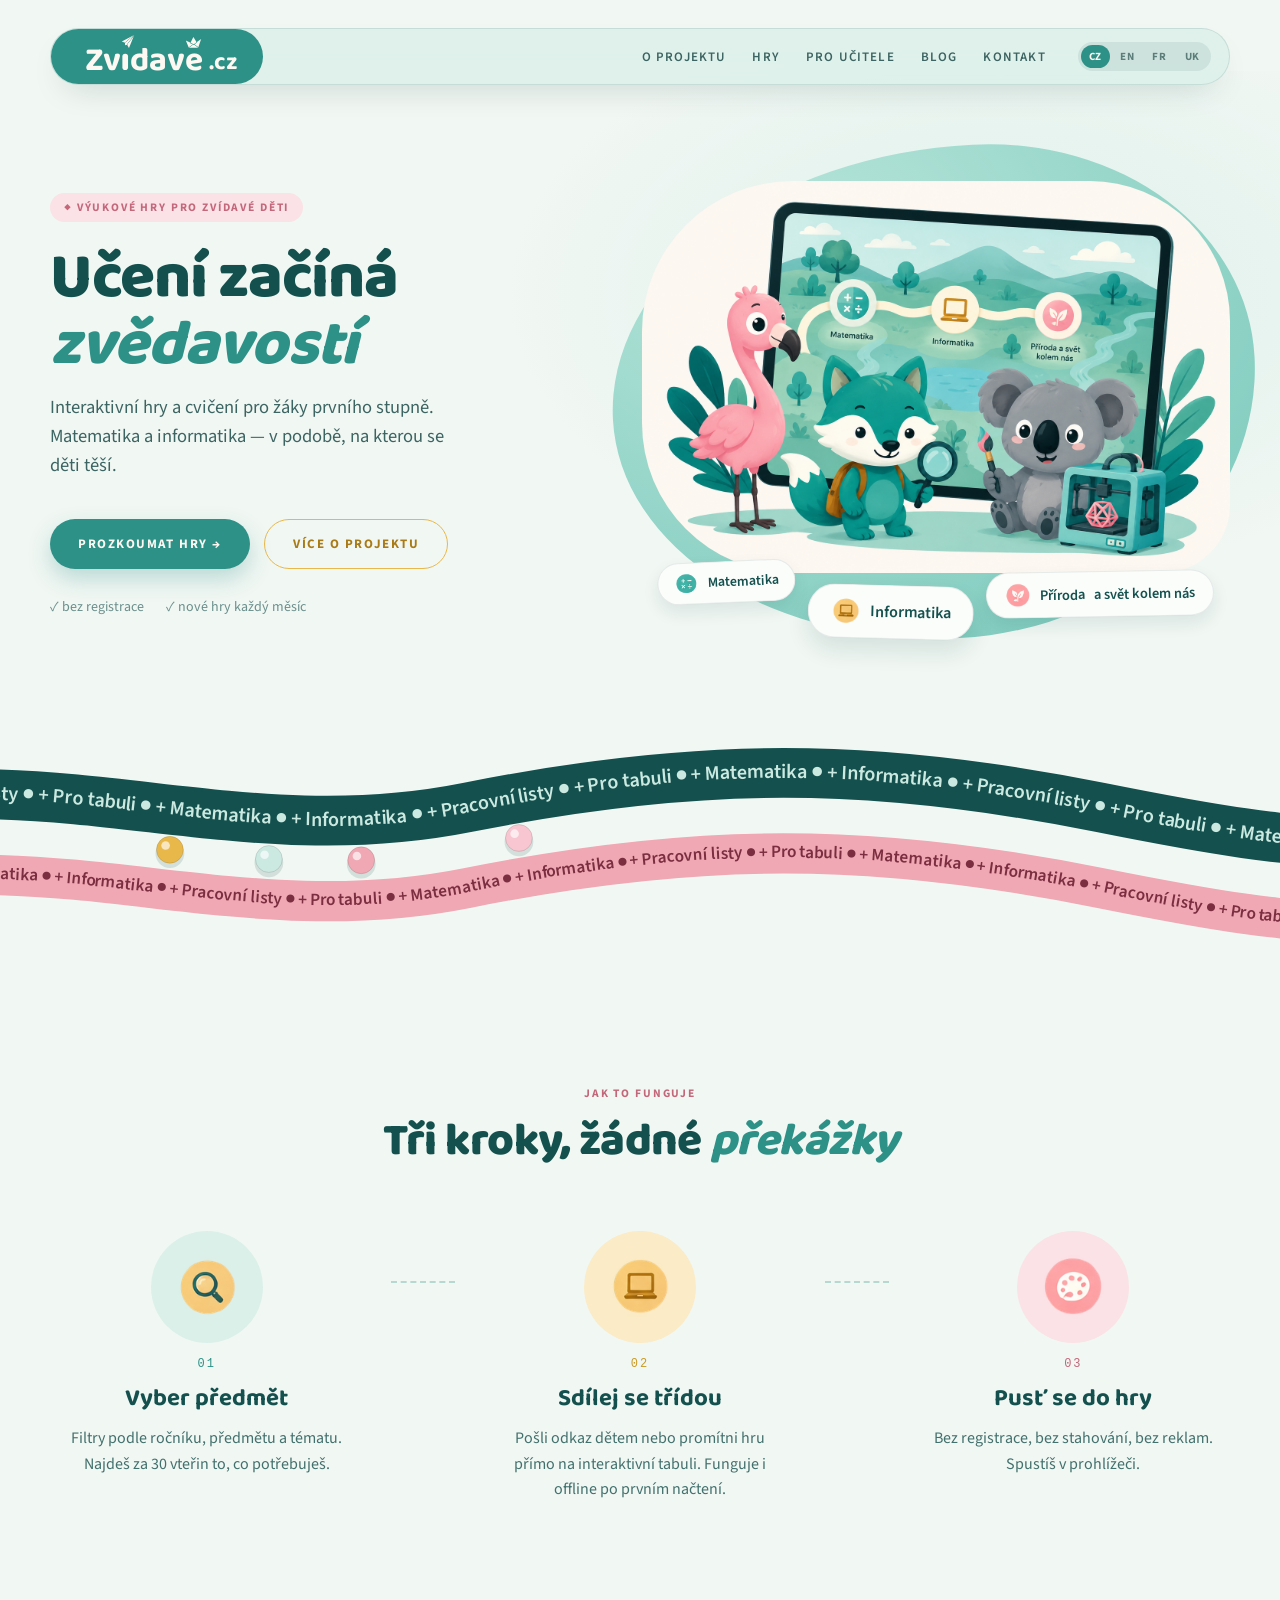
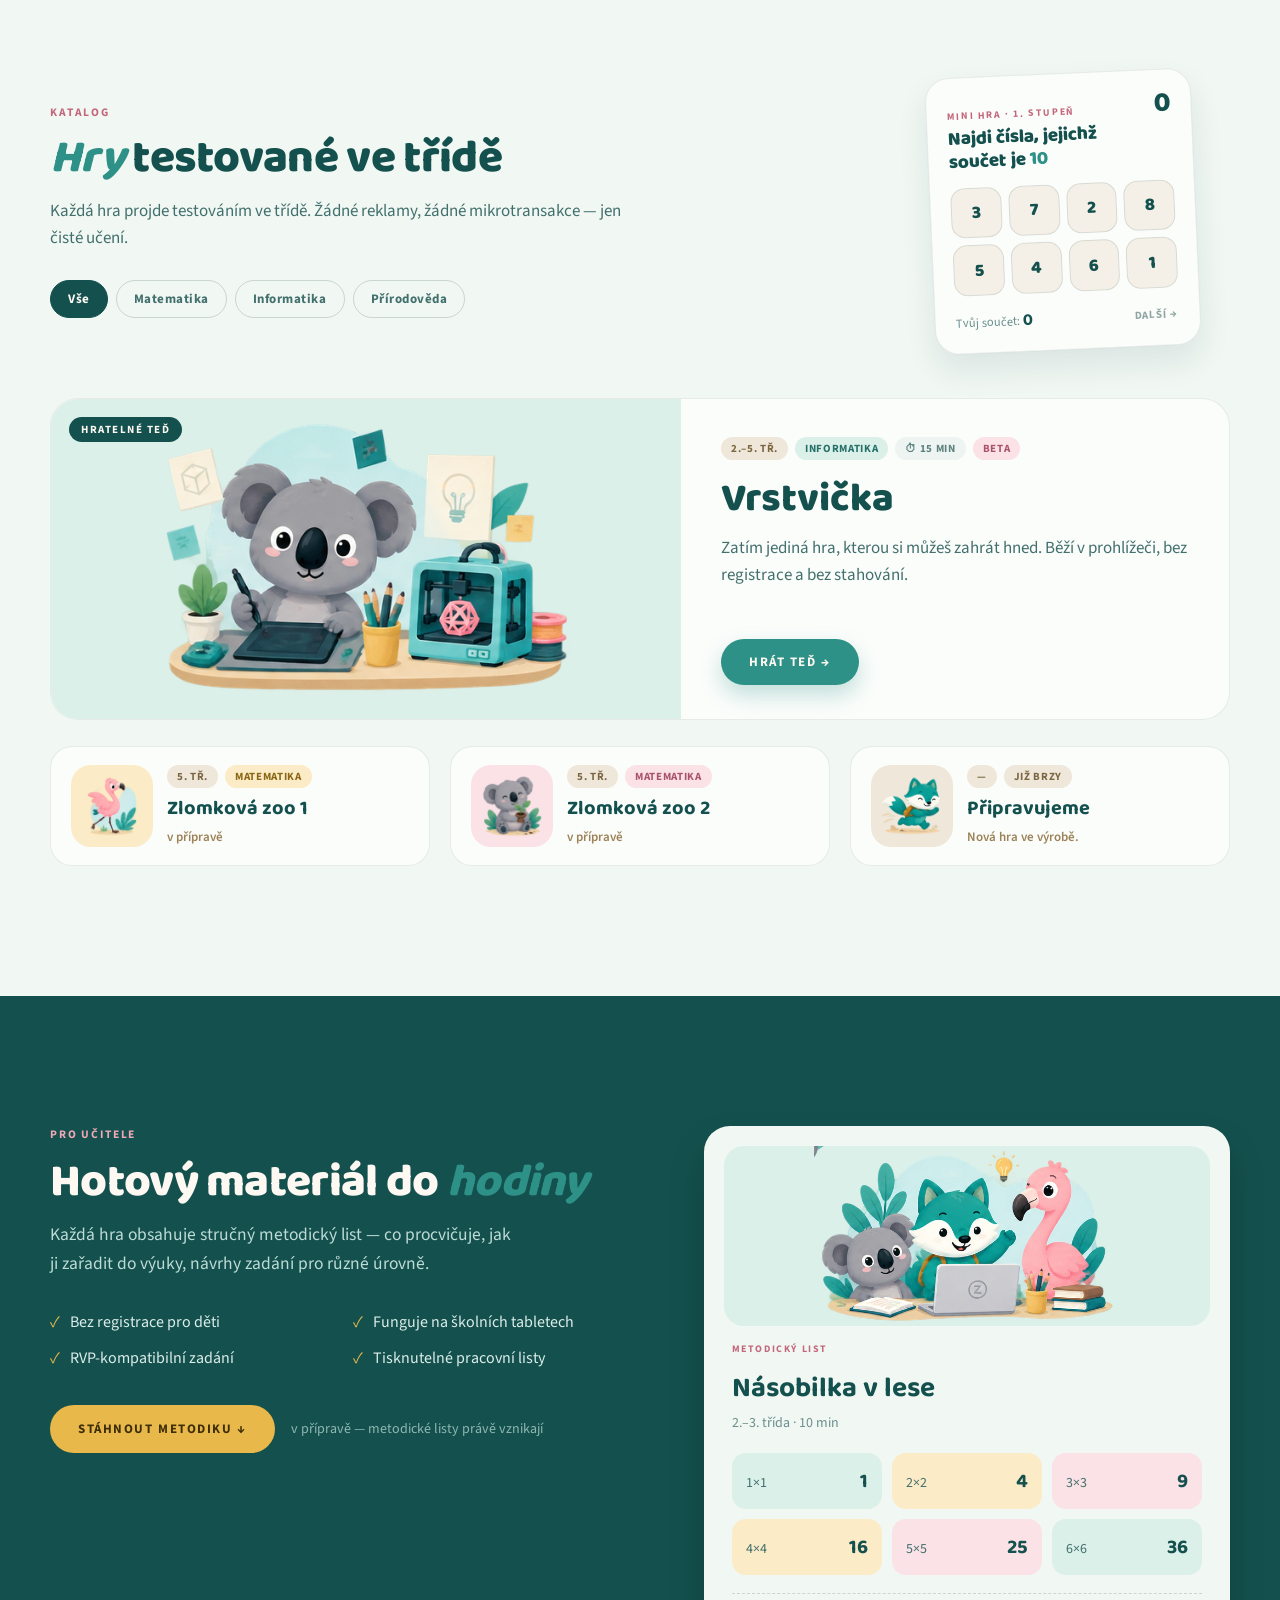
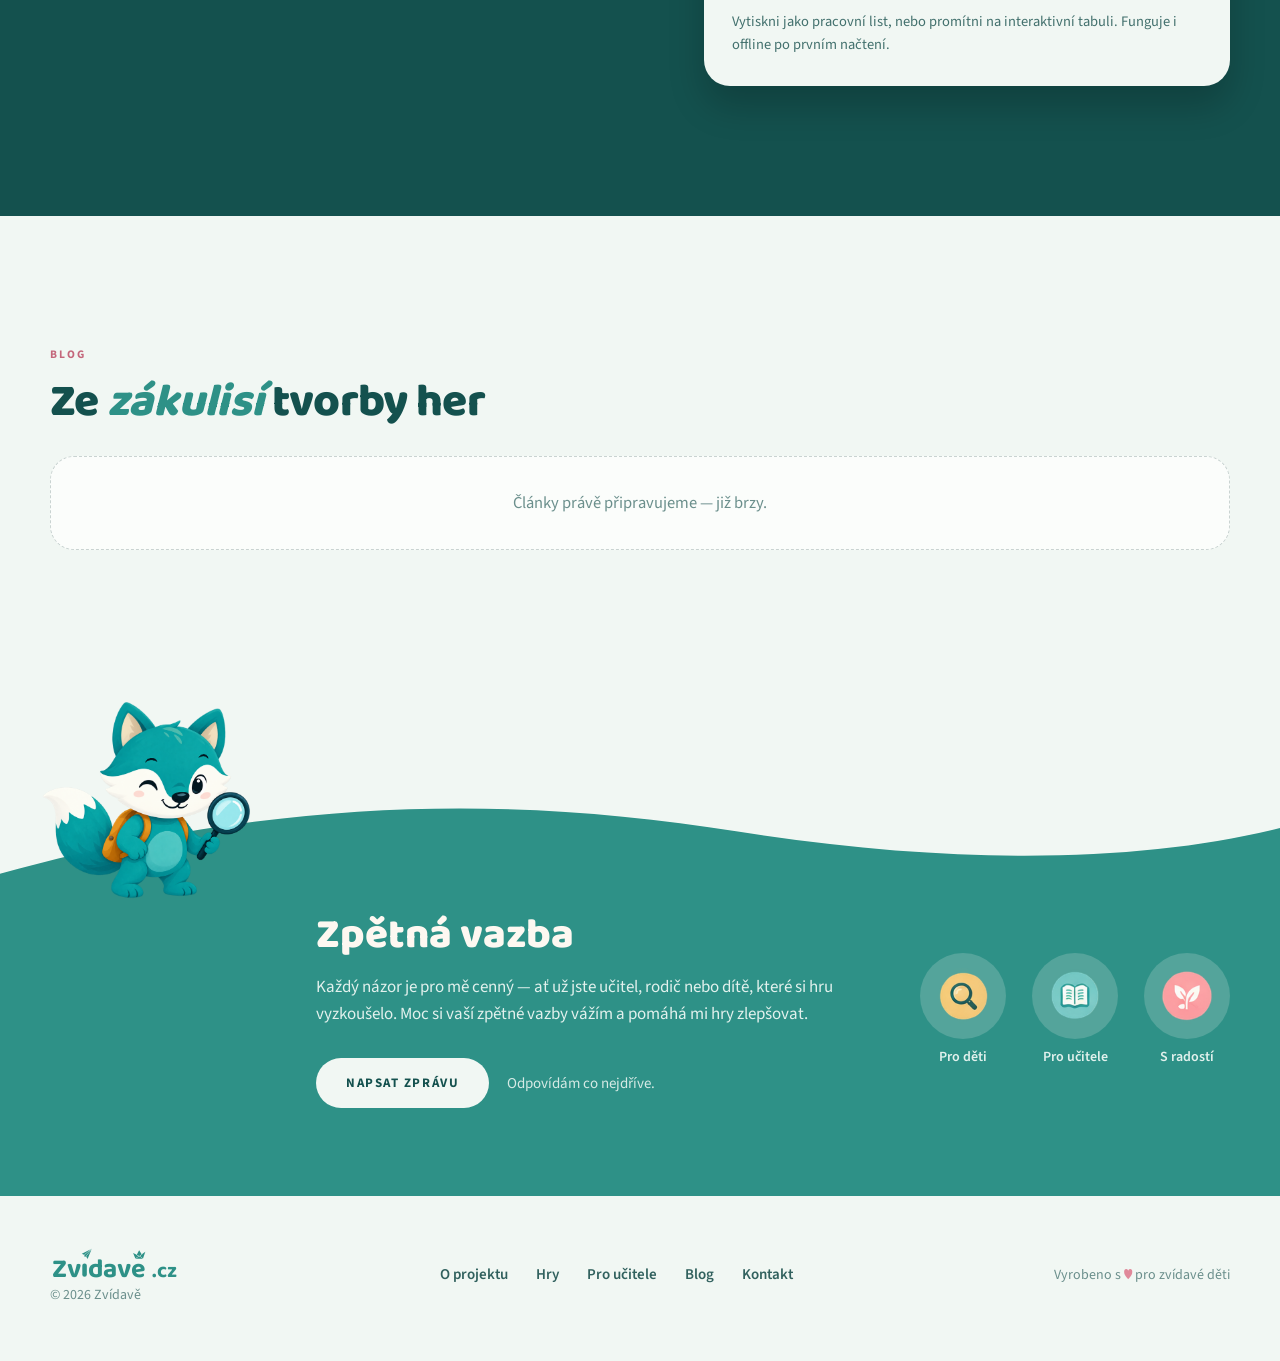
==== commit 7f6c1a51: "Add favicon and apple-touch-icon from the favicon design Generated favicon.svg (scalable), favicon.i" ====
--- a/index.html
+++ b/index.html
@@ -8,6 +8,11 @@
 <link rel="preconnect" href="https://fonts.googleapis.com">
 <link rel="preconnect" href="https://fonts.gstatic.com" crossorigin>
 <link href="https://fonts.googleapis.com/css2?family=Baloo+2:wght@500;600;700;800&family=Source+Sans+3:ital,wght@0,400;0,600;0,700;1,400&display=swap" rel="stylesheet">
+<link rel="icon" type="image/svg+xml" href="favicon.svg">
+<link rel="icon" type="image/png" sizes="32x32" href="favicon-32.png">
+<link rel="icon" type="image/png" sizes="16x16" href="favicon-16.png">
+<link rel="shortcut icon" href="favicon.ico">
+<link rel="apple-touch-icon" sizes="180x180" href="apple-touch-icon.png">
 <link rel="stylesheet" href="css/style.css">
 </head>
 <body>
@@ -33,6 +38,12 @@
   <a href="#pro-ucitele">Pro učitele</a>
   <a href="#blog">Blog</a>
   <a href="#kontakt" class="zv-mobile-nav-last">Kontakt</a>
+  <div class="zv-mobile-lang">
+    <a href="#top" class="zv-lang-on">CZ</a>
+    <a href="en/index.html">EN</a>
+    <a href="fr/index.html">FR</a>
+    <a href="uk/index.html">UK</a>
+  </div>
 </nav>
 
 <!-- ===== HEADER : DESKTOP ===== -->
@@ -56,9 +67,9 @@
     </nav>
     <div class="zv-lang-d">
       <a href="#top" class="zv-lang-on">CZ</a>
-      <a href="#top">EN</a>
-      <a href="#top">FR</a>
-      <a href="#top">UK</a>
+      <a href="en/index.html">EN</a>
+      <a href="fr/index.html">FR</a>
+      <a href="uk/index.html">UK</a>
     </div>
   </div>
 </header>
@@ -164,10 +175,10 @@
         <h2 class="zv-h2"><em>Hry</em> testované ve třídě</h2>
         <p class="zv-body">Každá hra projde testováním ve třídě. Žádné reklamy, žádné mikrotransakce — jen čisté učení.</p>
         <div class="zv-filters" id="zvFilters">
-          <button type="button" class="zv-filter zv-filter-active" data-filter="Vše">Vše</button>
-          <button type="button" class="zv-filter" data-filter="Matematika">Matematika</button>
-          <button type="button" class="zv-filter" data-filter="Informatika">Informatika</button>
-          <button type="button" class="zv-filter" data-filter="Přírodověda">Přírodověda</button>
+          <button type="button" class="zv-filter zv-filter-active" data-filter="all">Vše</button>
+          <button type="button" class="zv-filter" data-filter="math">Matematika</button>
+          <button type="button" class="zv-filter" data-filter="cs">Informatika</button>
+          <button type="button" class="zv-filter" data-filter="nature">Přírodověda</button>
         </div>
       </div>
 
@@ -258,32 +269,8 @@
         <div class="zv-eyebrow zv-eyebrow-pink">Blog</div>
         <h2 class="zv-h2">Ze <em>zákulisí</em> tvorby her</h2>
       </div>
-      <a href="#blog" class="zv-link-strong zv-only-desktop">Všechny články →</a>
-    </div>
-    <div class="zv-posts">
-      <a href="#blog" class="zv-post zv-post-featured" style="background:#DCF0EA">
-        <div class="zv-post-img" style="background:#CBE9E1"><img src="assets/ill/liska-lupa.png" alt=""></div>
-        <div class="zv-post-meta" style="color:#26706A">Za oponou<span>12. 8. 2026</span></div>
-        <h3 class="zv-post-title">Jak vzniká hra: od nápadu k testování ve třídě</h3>
-        <p class="zv-body">Od prvního náčrtu na papíře po verzi, kterou zkouší třicet dětí najednou. Co se cestou mění a proč většina nápadů skončí v šuplíku.</p>
-        <div class="zv-link-strong">Číst dál →</div>
-      </a>
-      <a href="#blog" class="zv-post" style="background:#FBEBC6">
-        <div class="zv-post-img" style="background:#F6E1B4"><img src="assets/ill/mapa-kompas.png" alt=""></div>
-        <div class="zv-post-meta" style="color:#8A6714">Metodika<span>29. 7. 2026</span></div>
-        <h3 class="zv-post-title">Deset minut na tabuli, které fungují</h3>
-        <p class="zv-body">Krátké aktivity na začátek hodiny a jak je zařadit bez příprav.</p>
-        <div class="zv-link-strong">Číst dál →</div>
-      </a>
-      <a href="#blog" class="zv-post" style="background:#FBE2E6">
-        <div class="zv-post-img" style="background:#F7D3D9"><img src="assets/ill/plamenak-dalekohled.png" alt=""></div>
-        <div class="zv-post-meta" style="color:#A9546A">Novinky<span>3. 7. 2026</span></div>
-        <h3 class="zv-post-title">Vrstvička je v betě</h3>
-        <p class="zv-body">První informatická hra je venku. Co umí a co ještě dolaďuji.</p>
-        <div class="zv-link-strong">Číst dál →</div>
-      </a>
-    </div>
-    <a href="#blog" class="zv-all-articles zv-only-mobile">Všechny články →</a>
+    </div>
+    <div class="zv-empty">Články právě připravujeme — již brzy.</div>
   </div>
 </section>
 
@@ -346,6 +333,7 @@
   </div>
 </footer>
 
+<script src="js/games-data.js"></script>
 <script src="js/main.js"></script>
 </body>
 </html>
--- a/css/style.css
+++ b/css/style.css
@@ -94,6 +94,8 @@
 .zv-mobile-nav{position:sticky;top:64px;z-index:49;background:var(--page);border-bottom:1px solid rgba(20,81,78,.1);padding:8px 16px 16px;display:flex;flex-direction:column;gap:2px}
 .zv-mobile-nav a{padding:12px 4px;font-size:16px;font-weight:600;color:var(--teal-deep);border-bottom:1px solid rgba(20,81,78,.08)}
 .zv-mobile-nav-last{border-bottom:none !important}
+.zv-mobile-lang{display:flex;justify-content:center;gap:2px;margin-top:12px;padding:3px;border-radius:999px;background:rgba(20,81,78,.09);font-size:12px;font-weight:700;letter-spacing:.06em}
+.zv-mobile-lang a{flex:1;text-align:center;padding:8px 4px;border-radius:999px;color:#5C7D79;border-bottom:none}
 
 /* ===== header : desktop ===== */
 .zv-header-d{position:sticky;top:14px;z-index:50;padding:14px 20px 0;transition:transform .35s ease}
@@ -121,7 +123,7 @@
 .zv-hero-art{position:relative;margin-top:28px}
 .zv-hero-blob{position:absolute;inset:-20px -14px -6px -16px;border-radius:58% 42% 48% 52% / 52% 46% 54% 48%;background:radial-gradient(120% 120% at 30% 20%, #B8E5DA 0%, #7FCBBE 78%);transform:rotate(-3deg)}
 .zv-hero-img{position:relative;width:100%;display:block;border-radius:80px 74px 40px 80px}
-.zv-hero-pills{display:flex;flex-wrap:wrap;gap:8px;justify-content:center;margin-top:14px}
+.zv-hero-pills{position:relative;display:flex;flex-wrap:wrap;gap:8px;justify-content:center;margin-top:14px}
 .zv-pill{display:inline-flex;align-items:center;gap:7px;border-radius:999px;background:var(--card);border:1px solid var(--border);font-weight:600;color:var(--teal-deep);padding:7px 13px;font-size:13px}
 .zv-pill img{width:20px;height:20px;object-fit:contain}
 .zv-pill-extra{display:none}
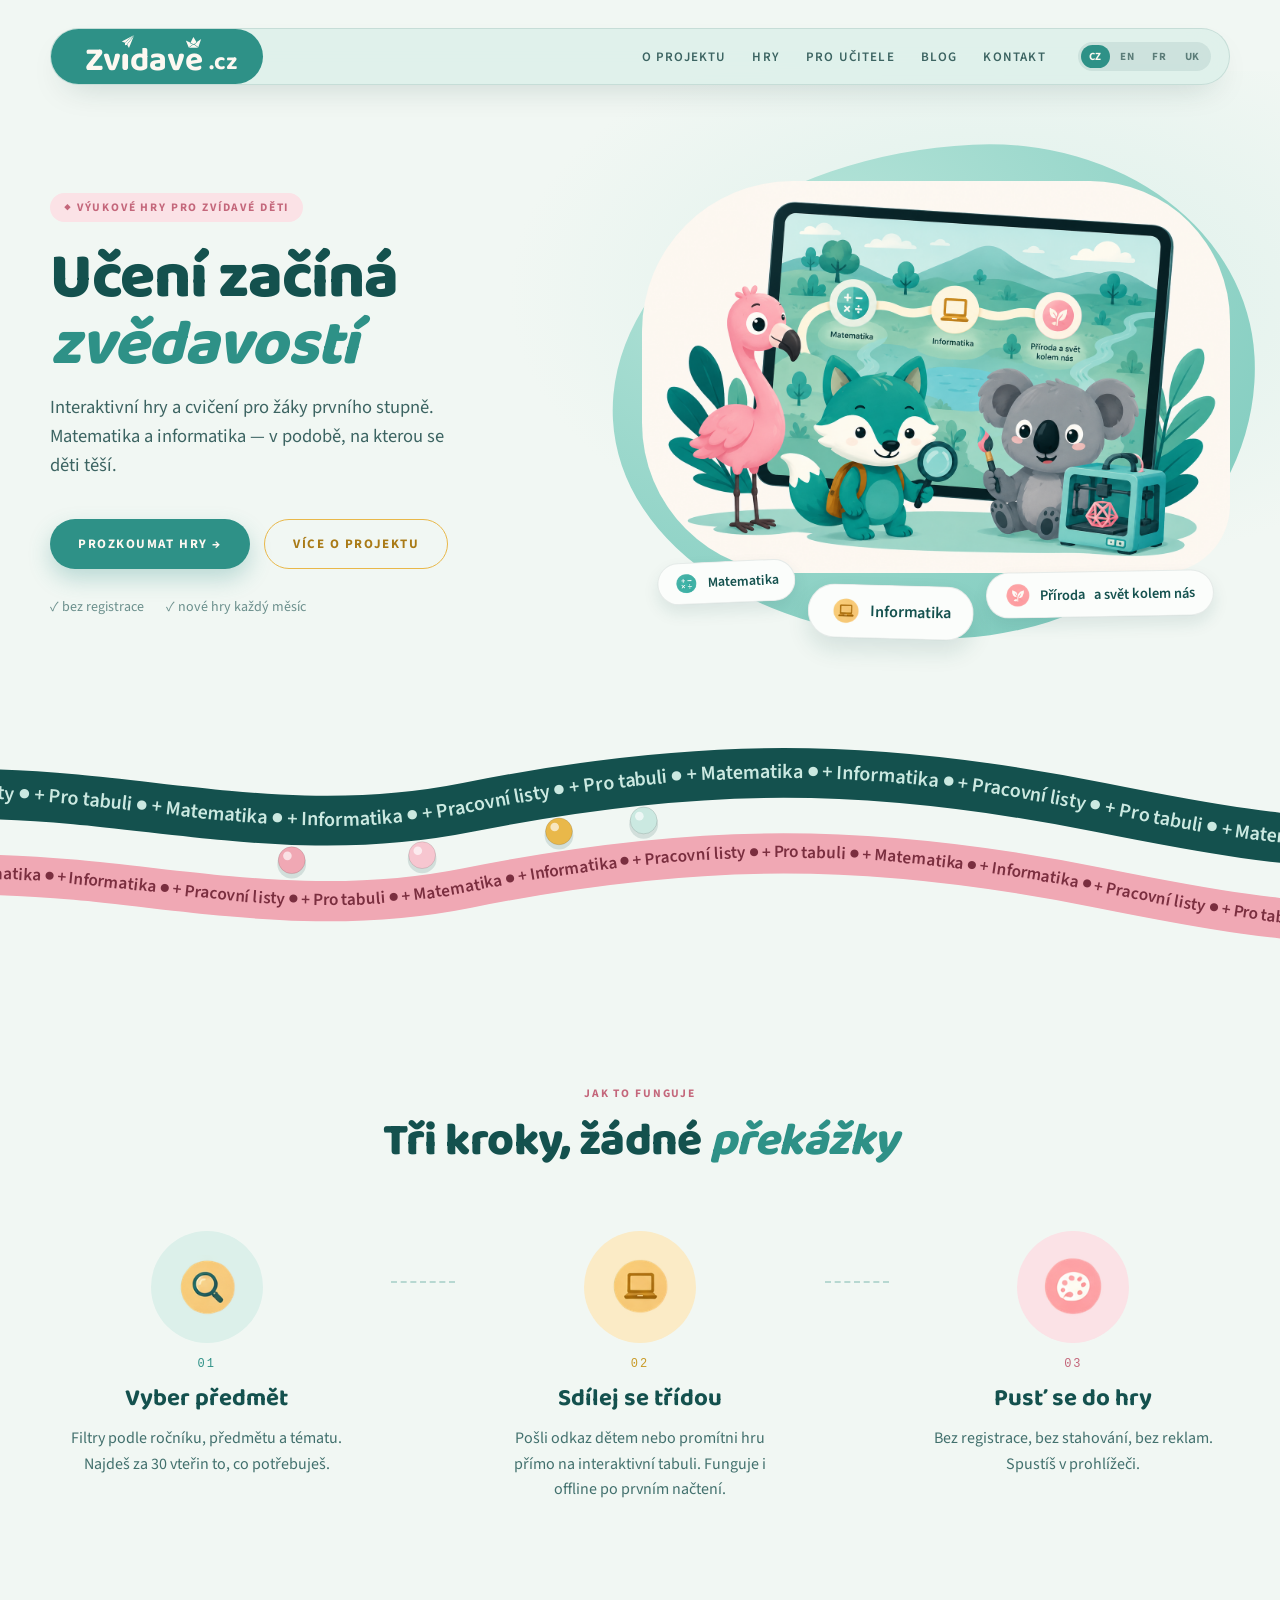
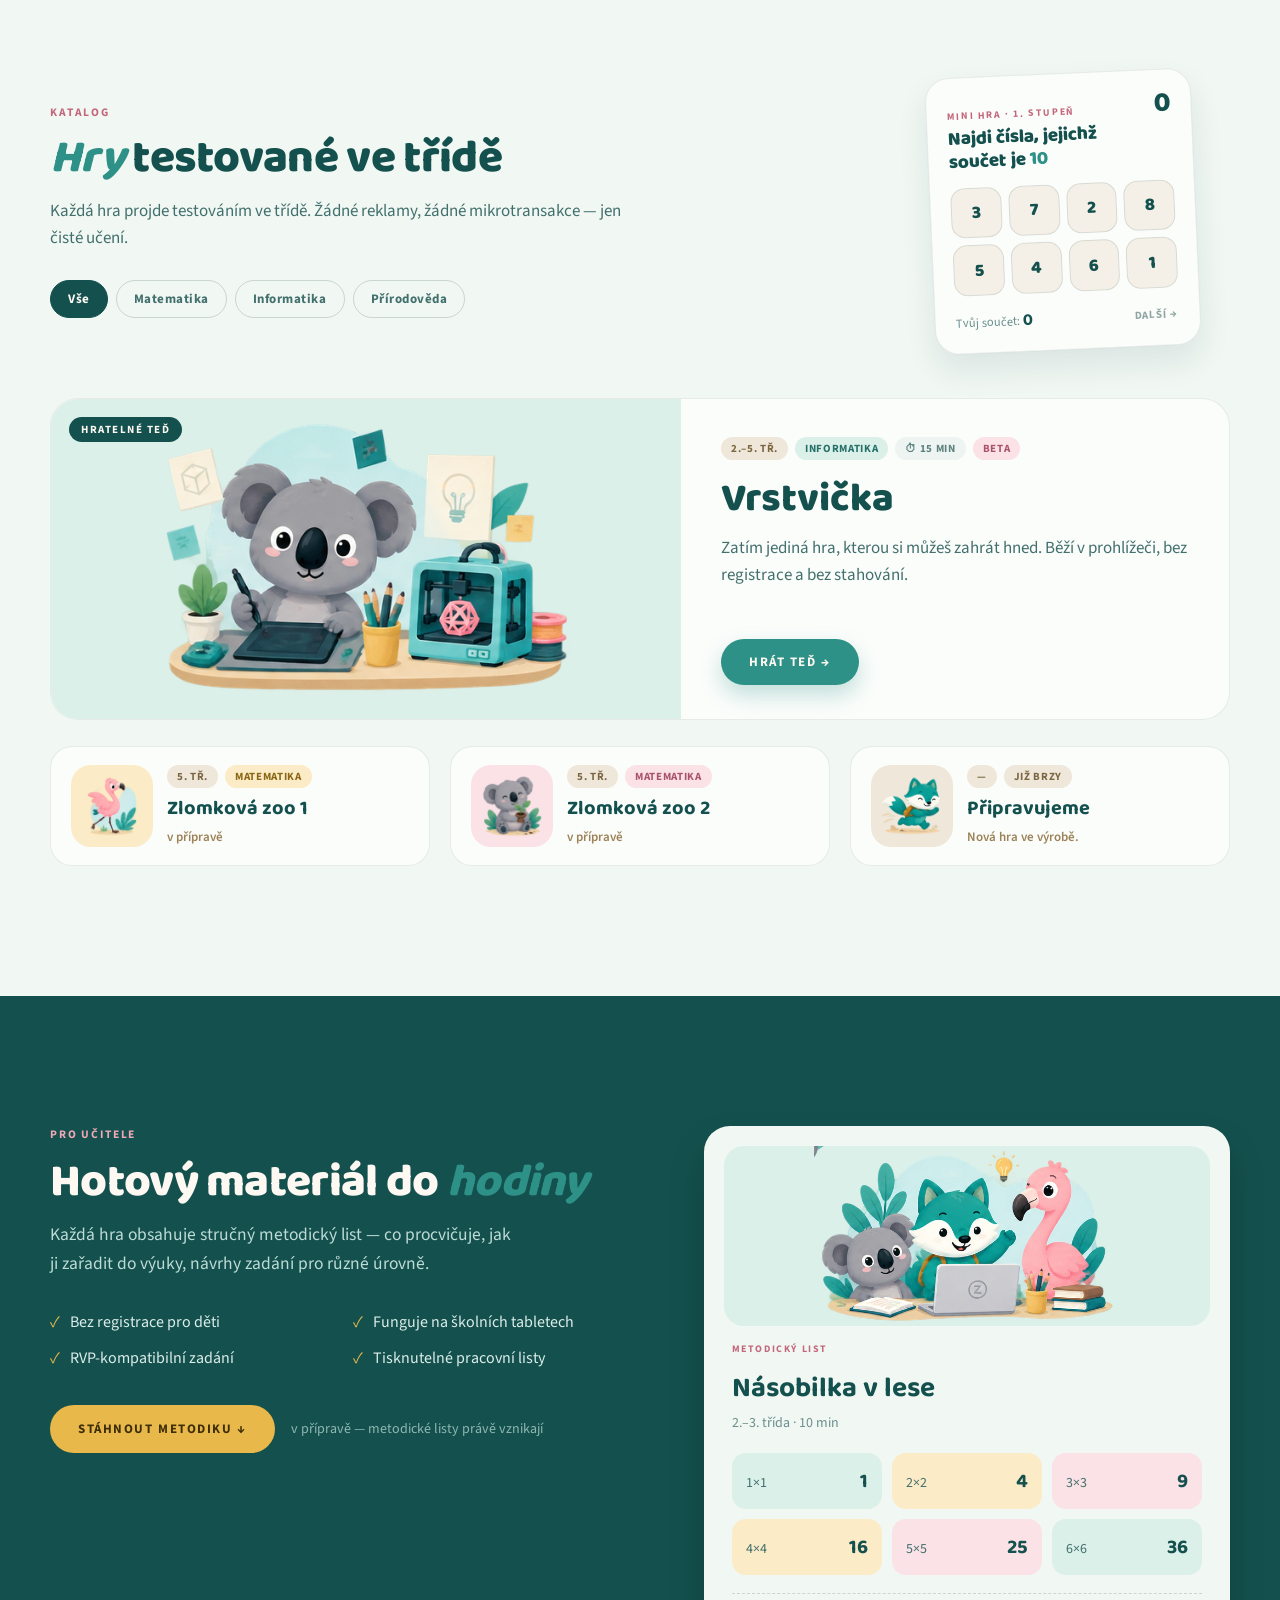
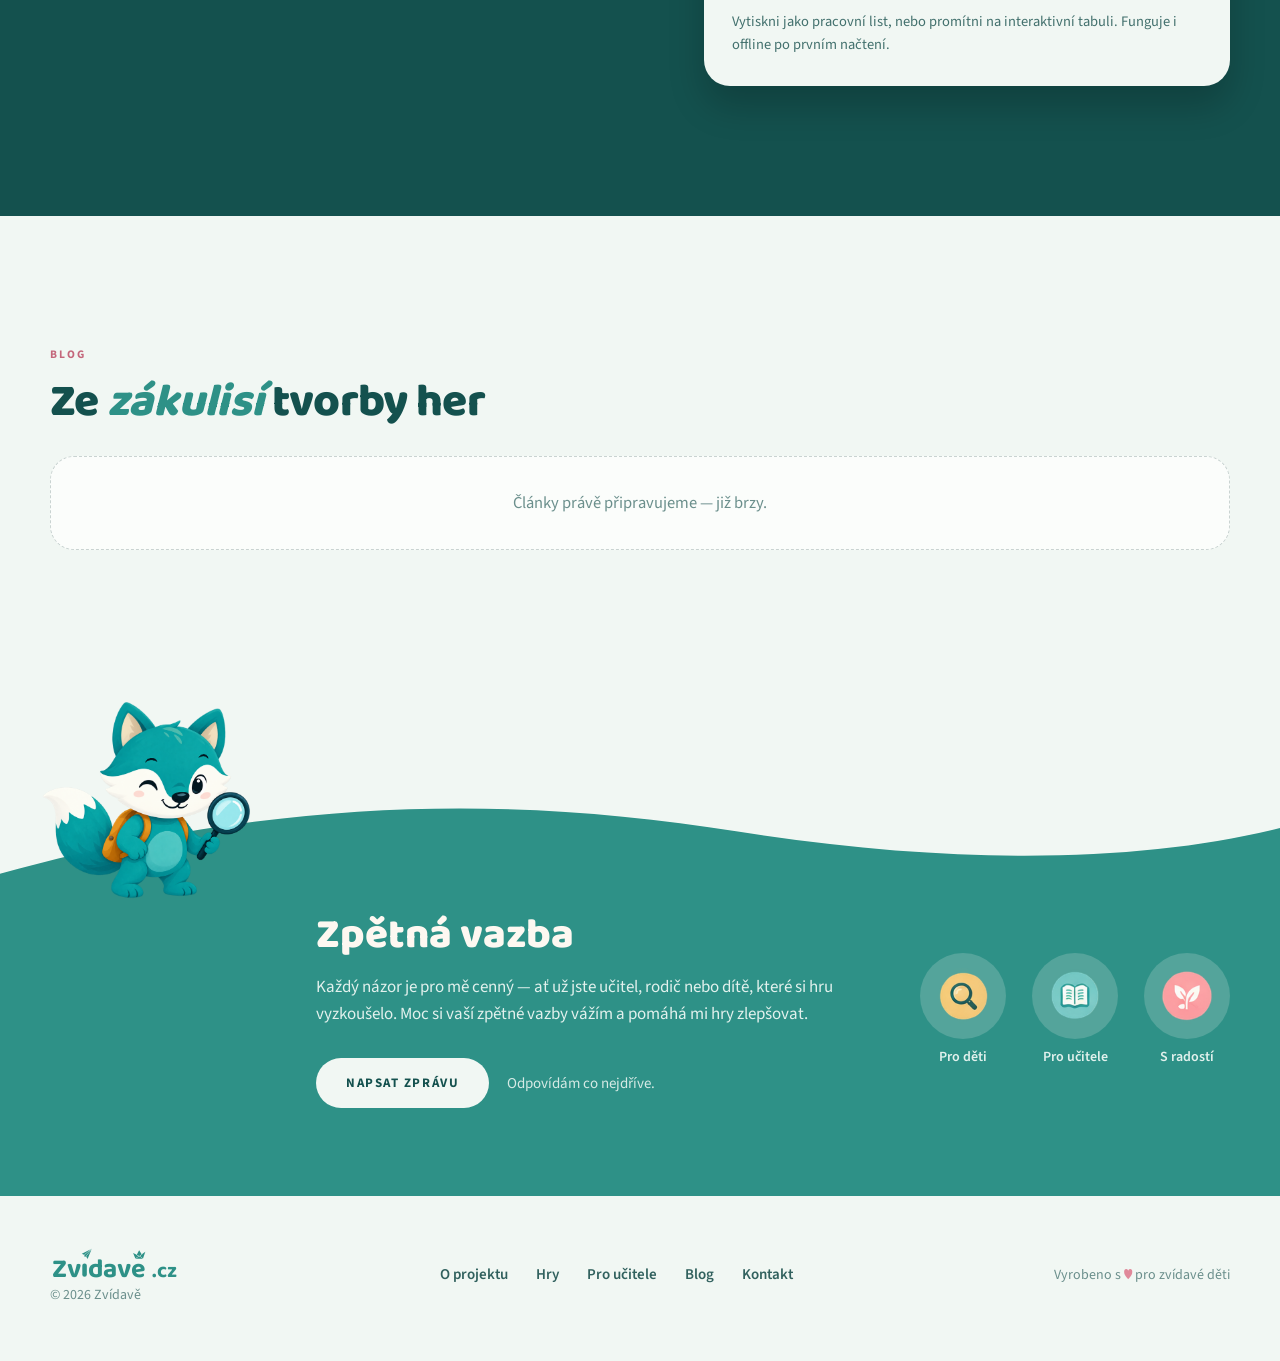
==== commit 8de714ee: "Drop apple-touch-icon, ship only the browser-tab favicon Keeping just the paper-boat/bird mark (favi" ====
--- a/index.html
+++ b/index.html
@@ -12,7 +12,6 @@
 <link rel="icon" type="image/png" sizes="32x32" href="favicon-32.png">
 <link rel="icon" type="image/png" sizes="16x16" href="favicon-16.png">
 <link rel="shortcut icon" href="favicon.ico">
-<link rel="apple-touch-icon" sizes="180x180" href="apple-touch-icon.png">
 <link rel="stylesheet" href="css/style.css">
 </head>
 <body>
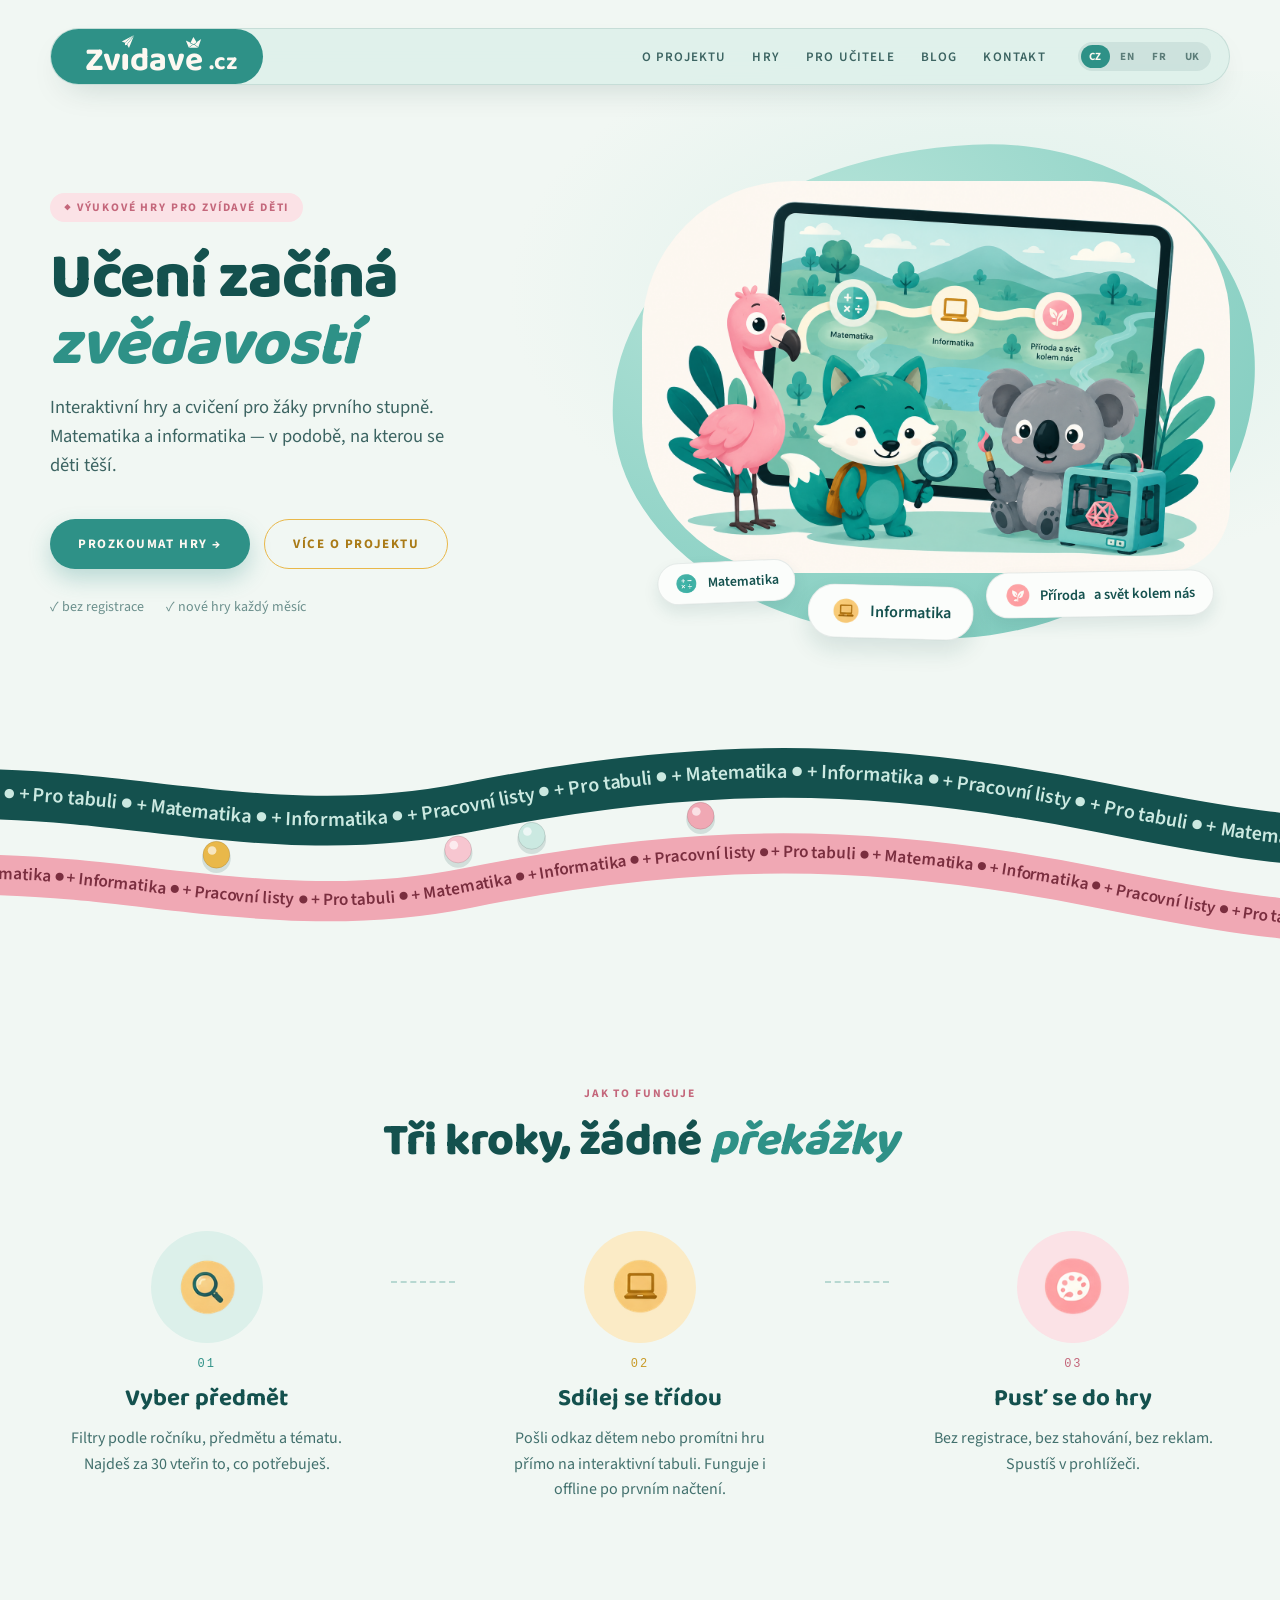
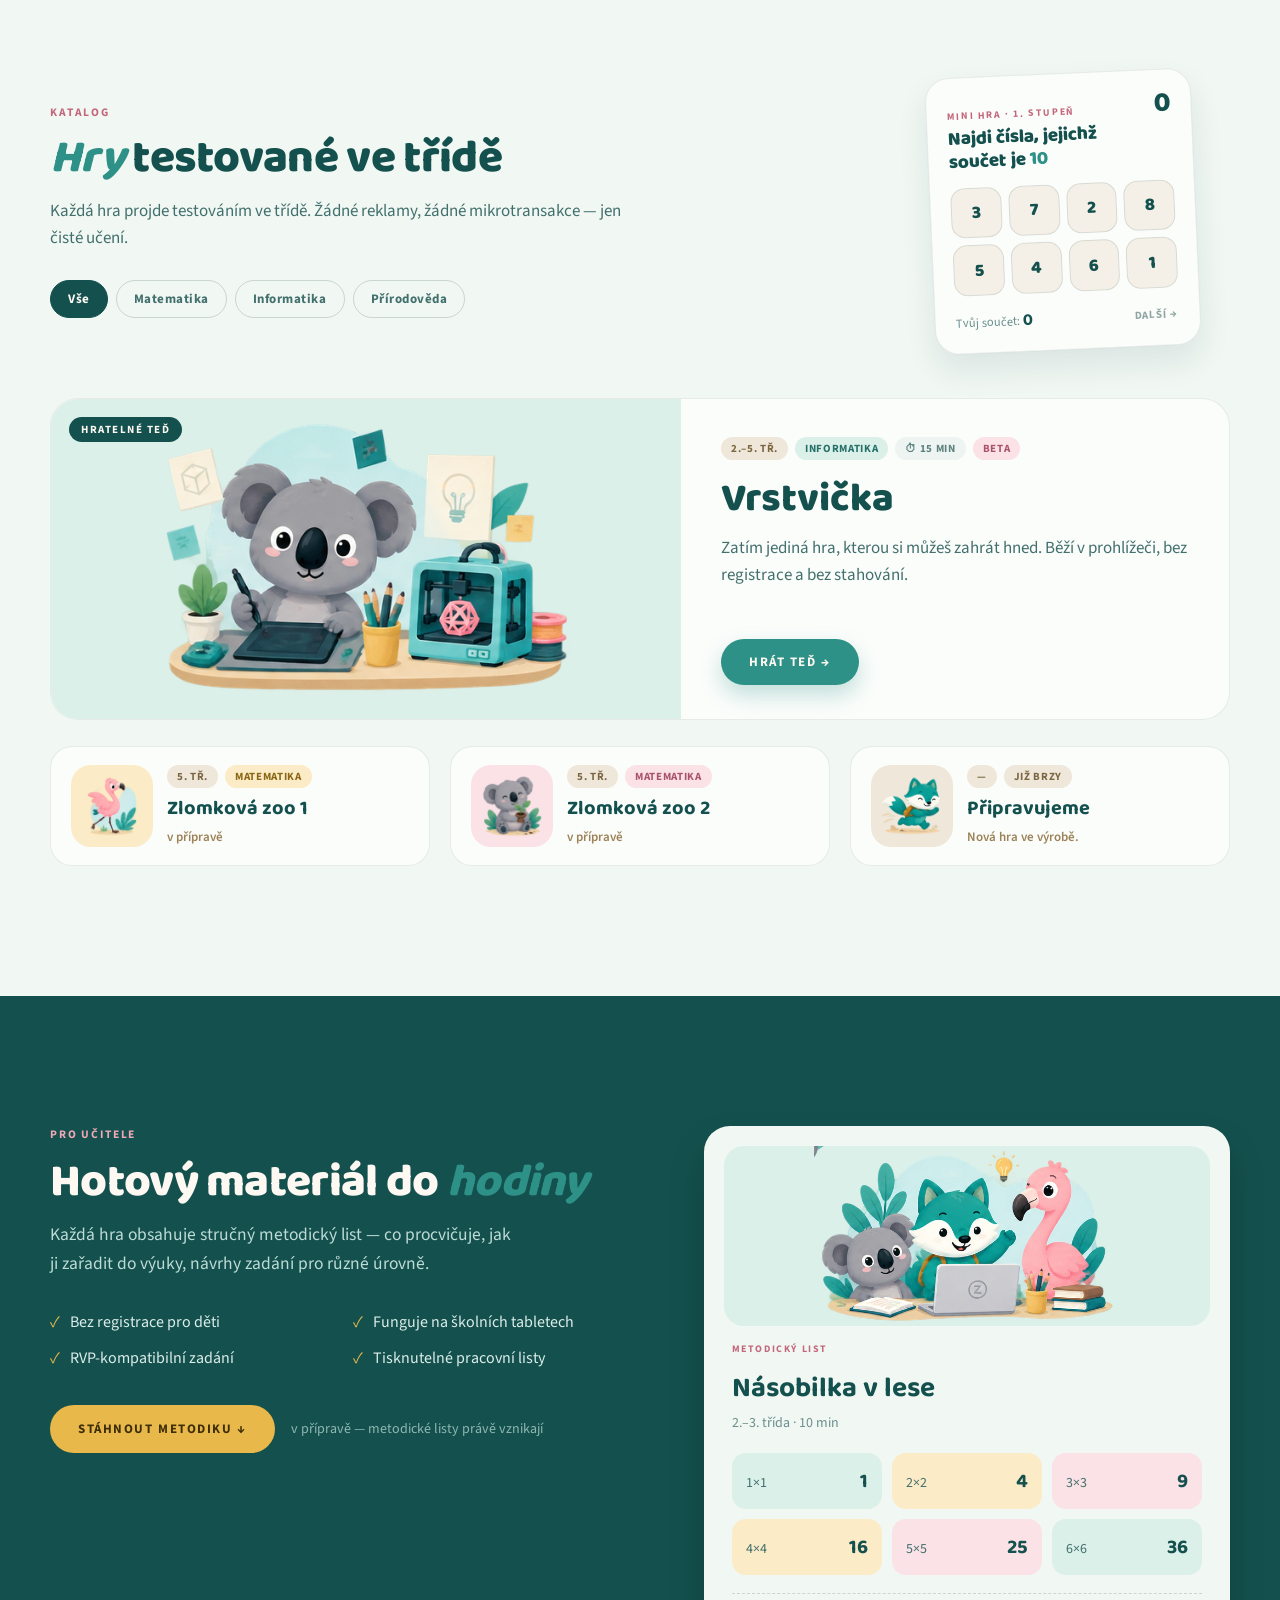
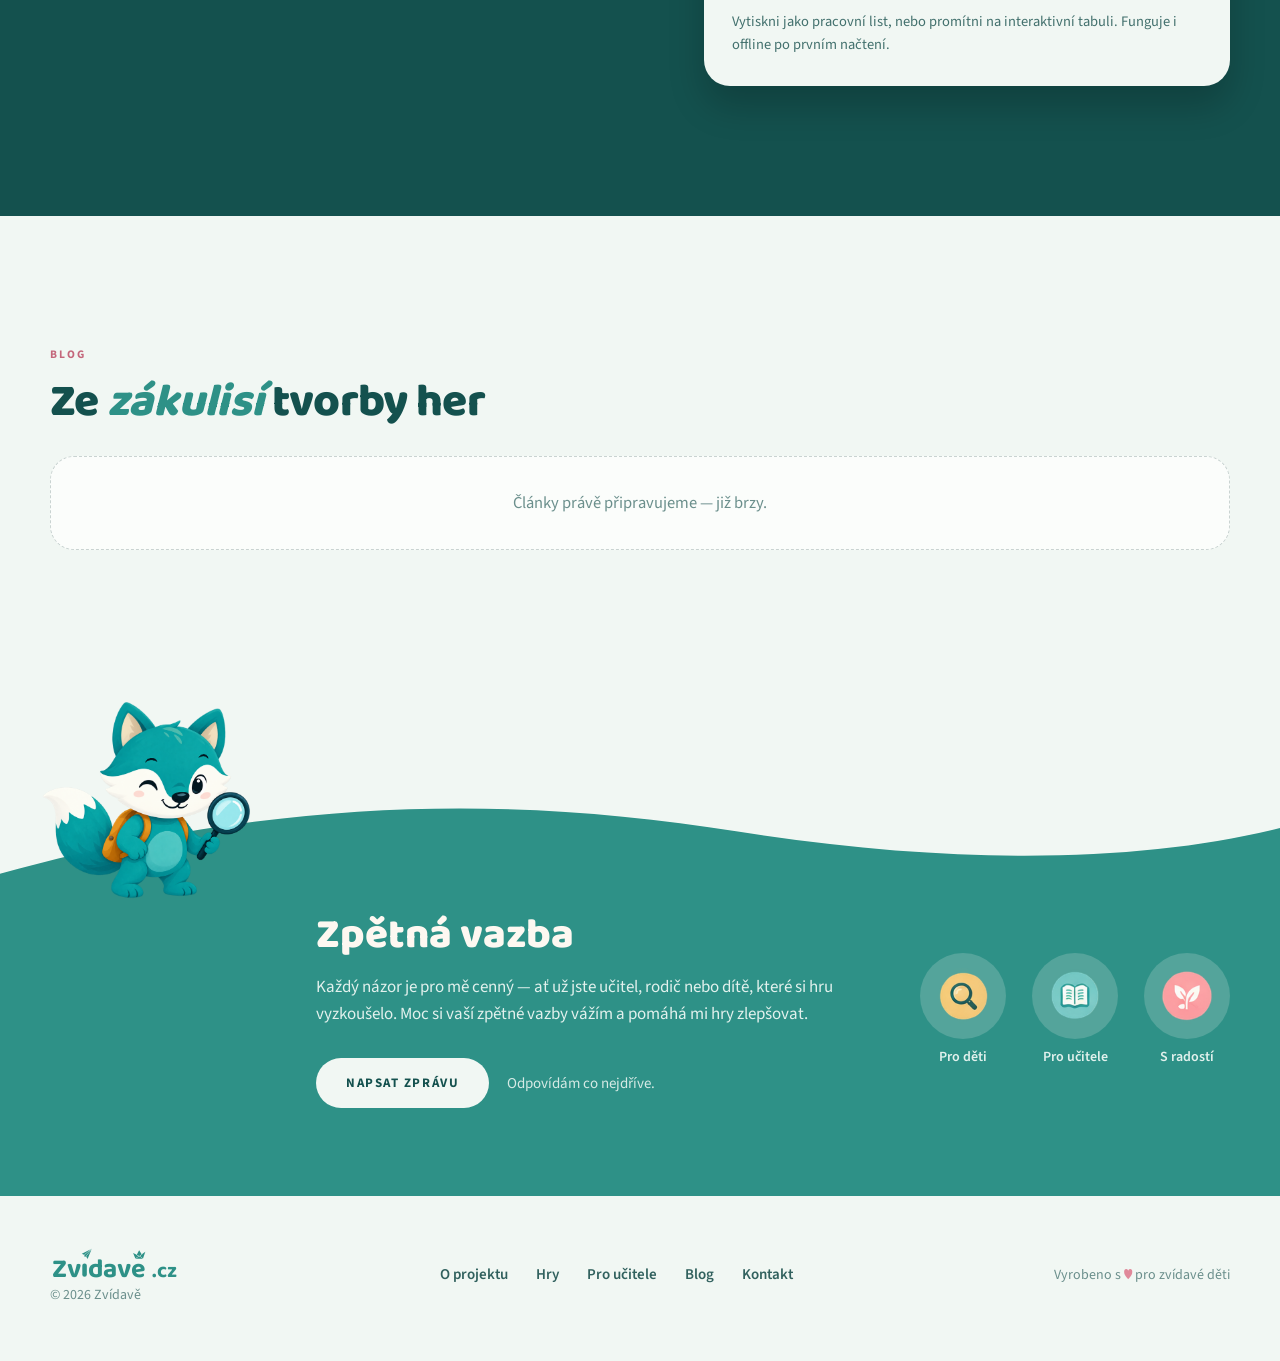
==== commit e6bd4923: "Reorder favicon links to fix Safari tab icon Safari's icon-selection logic is unreliable with type="" ====
--- a/index.html
+++ b/index.html
@@ -8,10 +8,10 @@
 <link rel="preconnect" href="https://fonts.googleapis.com">
 <link rel="preconnect" href="https://fonts.gstatic.com" crossorigin>
 <link href="https://fonts.googleapis.com/css2?family=Baloo+2:wght@500;600;700;800&family=Source+Sans+3:ital,wght@0,400;0,600;0,700;1,400&display=swap" rel="stylesheet">
-<link rel="icon" type="image/svg+xml" href="favicon.svg">
+<link rel="icon" href="favicon.ico" sizes="32x32">
+<link rel="icon" href="favicon.svg" type="image/svg+xml">
 <link rel="icon" type="image/png" sizes="32x32" href="favicon-32.png">
 <link rel="icon" type="image/png" sizes="16x16" href="favicon-16.png">
-<link rel="shortcut icon" href="favicon.ico">
 <link rel="stylesheet" href="css/style.css">
 </head>
 <body>
